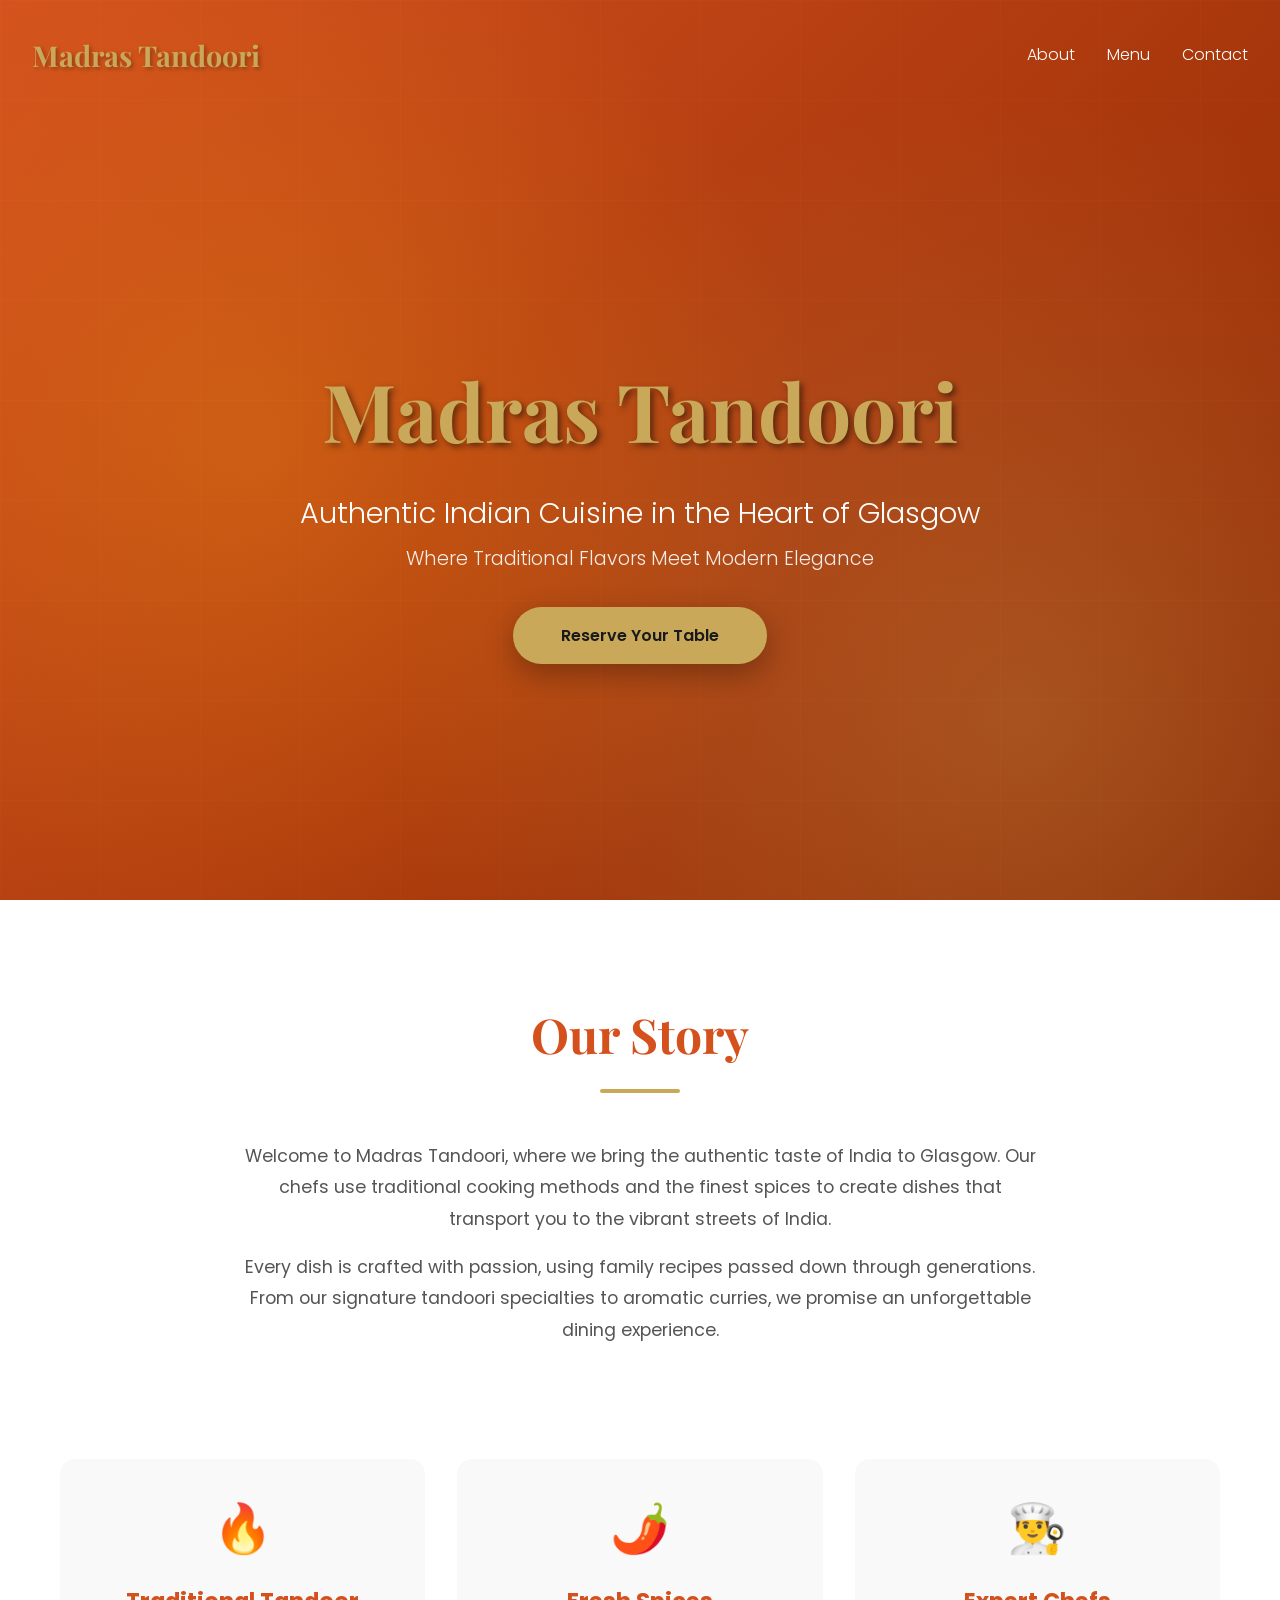
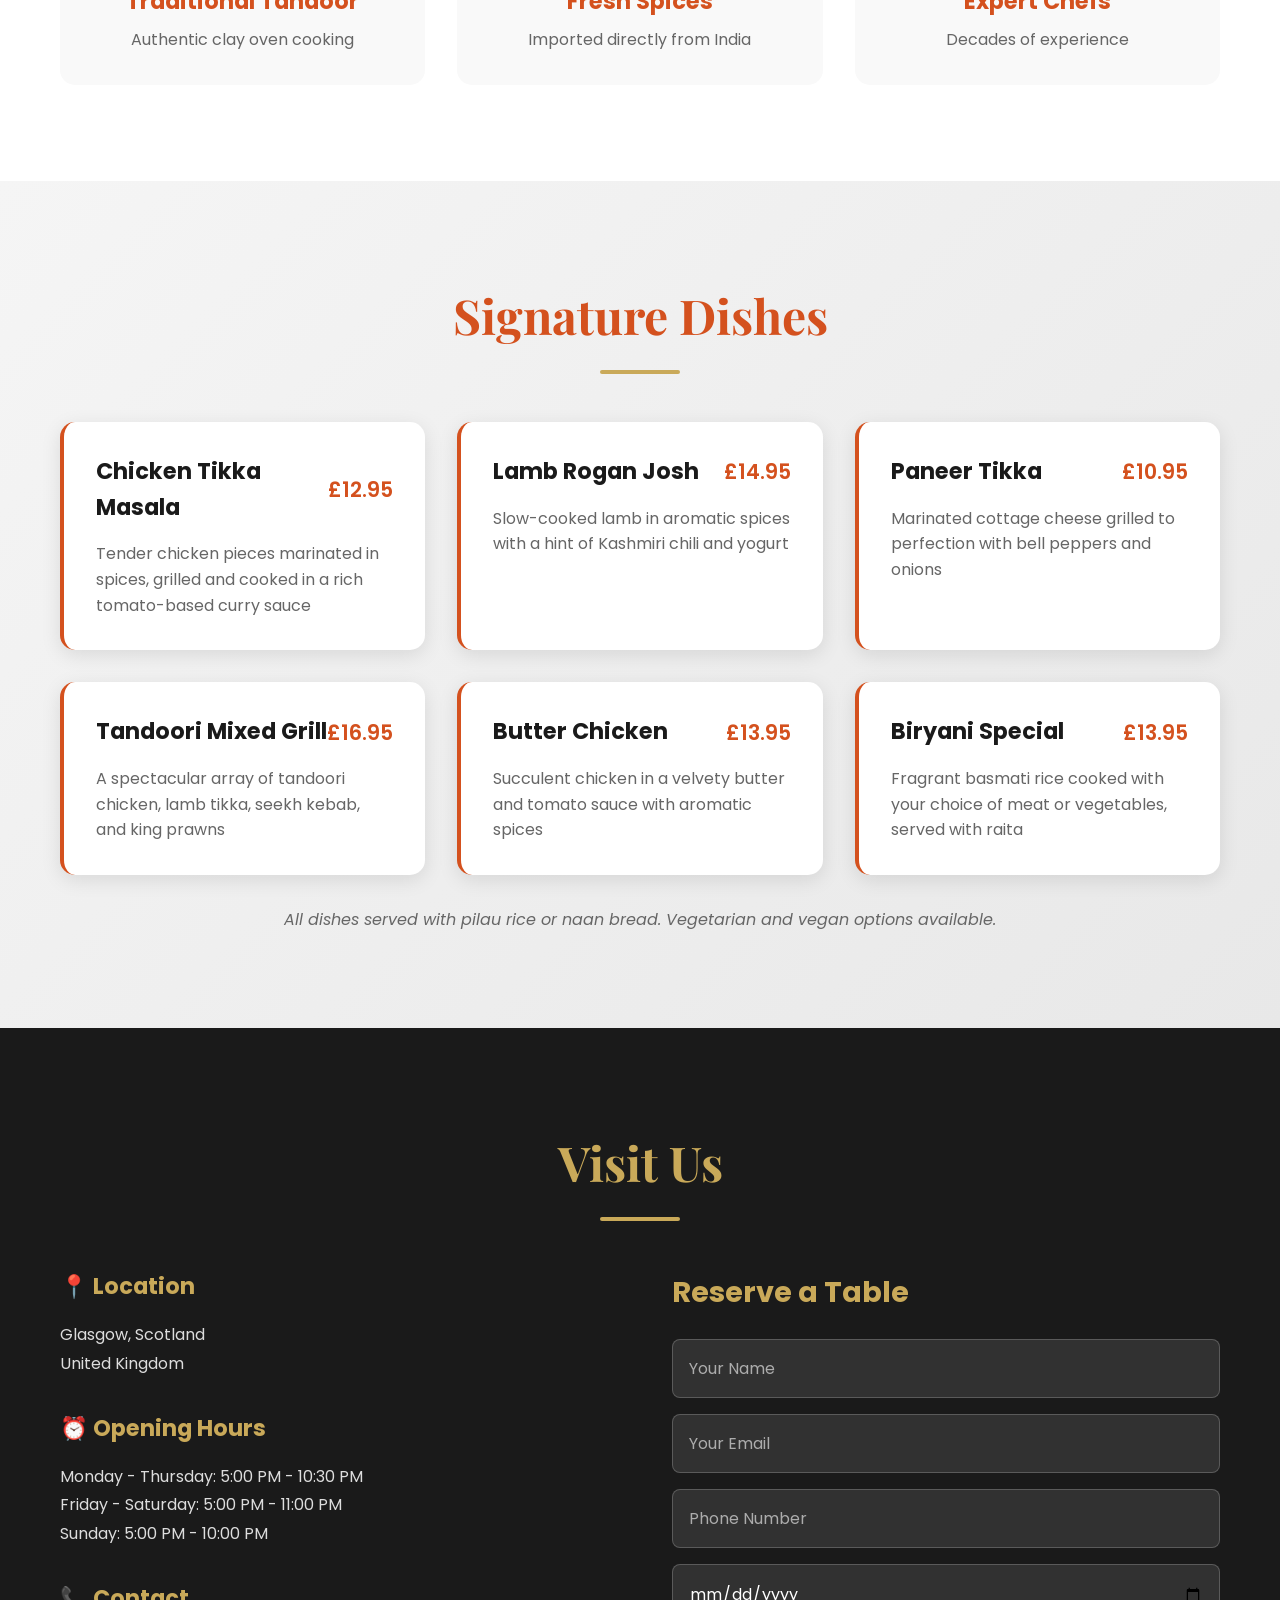
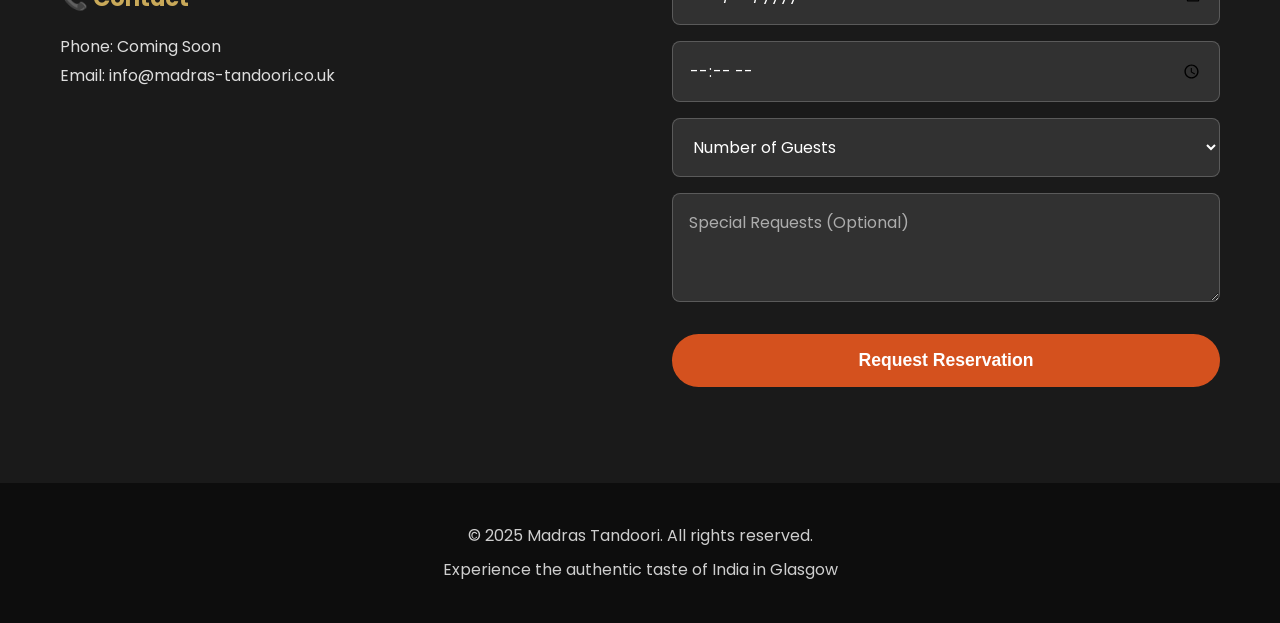
==== index.html @ 2a5c7741 "Add Madras Tandoori landing page with modern design - Create responsive single-page landing page for" ====
<!DOCTYPE html>
<html lang="en">
<head>
    <meta charset="UTF-8">
    <meta name="viewport" content="width=device-width, initial-scale=1.0">
    <meta name="description" content="Madras Tandoori - Authentic Indian Tandoori Restaurant in Glasgow. Experience the finest Indian cuisine with traditional flavors and modern elegance.">
    <title>Madras Tandoori - Authentic Indian Restaurant | Glasgow</title>
    <link rel="stylesheet" href="styles.css">
    <link rel="preconnect" href="https://fonts.googleapis.com">
    <link rel="preconnect" href="https://fonts.gstatic.com" crossorigin>
    <link href="https://fonts.googleapis.com/css2?family=Playfair+Display:wght@400;700&family=Poppins:wght@300;400;600&display=swap" rel="stylesheet">
</head>
<body>
    <!-- Hero Section -->
    <header class="hero">
        <nav class="nav">
            <div class="logo">Madras Tandoori</div>
            <div class="nav-links">
                <a href="#about">About</a>
                <a href="#menu">Menu</a>
                <a href="#contact">Contact</a>
            </div>
        </nav>

        <div class="hero-content">
            <h1 class="hero-title">Madras Tandoori</h1>
            <p class="hero-subtitle">Authentic Indian Cuisine in the Heart of Glasgow</p>
            <p class="hero-tagline">Where Traditional Flavors Meet Modern Elegance</p>
            <a href="#contact" class="cta-button">Reserve Your Table</a>
        </div>

        <div class="hero-overlay"></div>
    </header>

    <!-- About Section -->
    <section id="about" class="about">
        <div class="container">
            <h2 class="section-title">Our Story</h2>
            <div class="about-content">
                <div class="about-text">
                    <p>Welcome to Madras Tandoori, where we bring the authentic taste of India to Glasgow. Our chefs use traditional cooking methods and the finest spices to create dishes that transport you to the vibrant streets of India.</p>
                    <p>Every dish is crafted with passion, using family recipes passed down through generations. From our signature tandoori specialties to aromatic curries, we promise an unforgettable dining experience.</p>
                </div>
                <div class="features">
                    <div class="feature">
                        <div class="feature-icon">🔥</div>
                        <h3>Traditional Tandoor</h3>
                        <p>Authentic clay oven cooking</p>
                    </div>
                    <div class="feature">
                        <div class="feature-icon">🌶️</div>
                        <h3>Fresh Spices</h3>
                        <p>Imported directly from India</p>
                    </div>
                    <div class="feature">
                        <div class="feature-icon">👨‍🍳</div>
                        <h3>Expert Chefs</h3>
                        <p>Decades of experience</p>
                    </div>
                </div>
            </div>
        </div>
    </section>

    <!-- Menu Highlights -->
    <section id="menu" class="menu">
        <div class="container">
            <h2 class="section-title">Signature Dishes</h2>
            <div class="menu-grid">
                <div class="menu-item">
                    <div class="menu-item-header">
                        <h3>Chicken Tikka Masala</h3>
                        <span class="price">£12.95</span>
                    </div>
                    <p>Tender chicken pieces marinated in spices, grilled and cooked in a rich tomato-based curry sauce</p>
                </div>
                <div class="menu-item">
                    <div class="menu-item-header">
                        <h3>Lamb Rogan Josh</h3>
                        <span class="price">£14.95</span>
                    </div>
                    <p>Slow-cooked lamb in aromatic spices with a hint of Kashmiri chili and yogurt</p>
                </div>
                <div class="menu-item">
                    <div class="menu-item-header">
                        <h3>Paneer Tikka</h3>
                        <span class="price">£10.95</span>
                    </div>
                    <p>Marinated cottage cheese grilled to perfection with bell peppers and onions</p>
                </div>
                <div class="menu-item">
                    <div class="menu-item-header">
                        <h3>Tandoori Mixed Grill</h3>
                        <span class="price">£16.95</span>
                    </div>
                    <p>A spectacular array of tandoori chicken, lamb tikka, seekh kebab, and king prawns</p>
                </div>
                <div class="menu-item">
                    <div class="menu-item-header">
                        <h3>Butter Chicken</h3>
                        <span class="price">£13.95</span>
                    </div>
                    <p>Succulent chicken in a velvety butter and tomato sauce with aromatic spices</p>
                </div>
                <div class="menu-item">
                    <div class="menu-item-header">
                        <h3>Biryani Special</h3>
                        <span class="price">£13.95</span>
                    </div>
                    <p>Fragrant basmati rice cooked with your choice of meat or vegetables, served with raita</p>
                </div>
            </div>
            <p class="menu-note">All dishes served with pilau rice or naan bread. Vegetarian and vegan options available.</p>
        </div>
    </section>

    <!-- Contact Section -->
    <section id="contact" class="contact">
        <div class="container">
            <h2 class="section-title">Visit Us</h2>
            <div class="contact-content">
                <div class="contact-info">
                    <div class="info-item">
                        <h3>📍 Location</h3>
                        <p>Glasgow, Scotland<br>United Kingdom</p>
                    </div>
                    <div class="info-item">
                        <h3>⏰ Opening Hours</h3>
                        <p>Monday - Thursday: 5:00 PM - 10:30 PM<br>
                        Friday - Saturday: 5:00 PM - 11:00 PM<br>
                        Sunday: 5:00 PM - 10:00 PM</p>
                    </div>
                    <div class="info-item">
                        <h3>📞 Contact</h3>
                        <p>Phone: Coming Soon<br>
                        Email: info@madras-tandoori.co.uk</p>
                    </div>
                </div>
                <div class="contact-form">
                    <h3>Reserve a Table</h3>
                    <form>
                        <input type="text" placeholder="Your Name" required>
                        <input type="email" placeholder="Your Email" required>
                        <input type="tel" placeholder="Phone Number" required>
                        <input type="date" placeholder="Date" required>
                        <input type="time" placeholder="Time" required>
                        <select required>
                            <option value="">Number of Guests</option>
                            <option value="1">1 Guest</option>
                            <option value="2">2 Guests</option>
                            <option value="3">3 Guests</option>
                            <option value="4">4 Guests</option>
                            <option value="5+">5+ Guests</option>
                        </select>
                        <textarea placeholder="Special Requests (Optional)" rows="3"></textarea>
                        <button type="submit" class="submit-button">Request Reservation</button>
                    </form>
                </div>
            </div>
        </div>
    </section>

    <!-- Footer -->
    <footer class="footer">
        <div class="container">
            <p>&copy; 2025 Madras Tandoori. All rights reserved.</p>
            <p>Experience the authentic taste of India in Glasgow</p>
        </div>
    </footer>
</body>
</html>
---- styles.css ----
/* Reset and Base Styles */
* {
    margin: 0;
    padding: 0;
    box-sizing: border-box;
}

:root {
    --primary-color: #d4511e;
    --secondary-color: #f39c12;
    --dark-color: #1a1a1a;
    --light-color: #ffffff;
    --text-color: #333;
    --accent-gold: #c9a959;
}

html {
    scroll-behavior: smooth;
}

body {
    font-family: 'Poppins', sans-serif;
    line-height: 1.6;
    color: var(--text-color);
    overflow-x: hidden;
}

.container {
    max-width: 1200px;
    margin: 0 auto;
    padding: 0 20px;
}

/* Hero Section */
.hero {
    position: relative;
    height: 100vh;
    display: flex;
    flex-direction: column;
    background: linear-gradient(135deg, #d4511e 0%, #8b2500 100%);
    overflow: hidden;
}

.hero::before {
    content: '';
    position: absolute;
    top: 0;
    left: 0;
    right: 0;
    bottom: 0;
    background:
        radial-gradient(circle at 20% 50%, rgba(243, 156, 18, 0.3) 0%, transparent 50%),
        radial-gradient(circle at 80% 80%, rgba(201, 169, 89, 0.3) 0%, transparent 50%);
    animation: pulse 8s ease-in-out infinite;
}

@keyframes pulse {
    0%, 100% { opacity: 0.5; }
    50% { opacity: 1; }
}

.hero-overlay {
    position: absolute;
    top: 0;
    left: 0;
    right: 0;
    bottom: 0;
    background: url('data:image/svg+xml,<svg width="100" height="100" xmlns="http://www.w3.org/2000/svg"><defs><pattern id="grid" width="100" height="100" patternUnits="userSpaceOnUse"><path d="M 100 0 L 0 0 0 100" fill="none" stroke="rgba(255,255,255,0.03)" stroke-width="1"/></pattern></defs><rect width="100" height="100" fill="url(%23grid)"/></svg>');
    pointer-events: none;
}

/* Navigation */
.nav {
    position: relative;
    z-index: 10;
    display: flex;
    justify-content: space-between;
    align-items: center;
    padding: 2rem;
    color: var(--light-color);
}

.logo {
    font-family: 'Playfair Display', serif;
    font-size: 1.8rem;
    font-weight: 700;
    color: var(--accent-gold);
    text-shadow: 2px 2px 4px rgba(0, 0, 0, 0.3);
}

.nav-links {
    display: flex;
    gap: 2rem;
}

.nav-links a {
    color: var(--light-color);
    text-decoration: none;
    font-weight: 300;
    transition: all 0.3s ease;
    position: relative;
}

.nav-links a::after {
    content: '';
    position: absolute;
    bottom: -5px;
    left: 0;
    width: 0;
    height: 2px;
    background: var(--accent-gold);
    transition: width 0.3s ease;
}

.nav-links a:hover::after {
    width: 100%;
}

/* Hero Content */
.hero-content {
    position: relative;
    z-index: 10;
    flex: 1;
    display: flex;
    flex-direction: column;
    justify-content: center;
    align-items: center;
    text-align: center;
    color: var(--light-color);
    padding: 2rem;
}

.hero-title {
    font-family: 'Playfair Display', serif;
    font-size: 5rem;
    font-weight: 700;
    margin-bottom: 1rem;
    color: var(--accent-gold);
    text-shadow: 3px 3px 6px rgba(0, 0, 0, 0.5);
    animation: fadeInUp 1s ease;
}

.hero-subtitle {
    font-size: 1.8rem;
    font-weight: 300;
    margin-bottom: 0.5rem;
    animation: fadeInUp 1.2s ease;
}

.hero-tagline {
    font-size: 1.2rem;
    font-weight: 300;
    opacity: 0.9;
    margin-bottom: 2rem;
    animation: fadeInUp 1.4s ease;
}

@keyframes fadeInUp {
    from {
        opacity: 0;
        transform: translateY(30px);
    }
    to {
        opacity: 1;
        transform: translateY(0);
    }
}

.cta-button {
    display: inline-block;
    padding: 1rem 3rem;
    background: var(--accent-gold);
    color: var(--dark-color);
    text-decoration: none;
    font-weight: 600;
    border-radius: 50px;
    transition: all 0.3s ease;
    box-shadow: 0 10px 30px rgba(0, 0, 0, 0.3);
    animation: fadeInUp 1.6s ease;
}

.cta-button:hover {
    transform: translateY(-3px);
    box-shadow: 0 15px 40px rgba(0, 0, 0, 0.4);
    background: #e0b965;
}

/* About Section */
.about {
    padding: 6rem 0;
    background: var(--light-color);
}

.section-title {
    font-family: 'Playfair Display', serif;
    font-size: 3rem;
    text-align: center;
    margin-bottom: 3rem;
    color: var(--primary-color);
    position: relative;
}

.section-title::after {
    content: '';
    display: block;
    width: 80px;
    height: 4px;
    background: var(--accent-gold);
    margin: 1rem auto;
    border-radius: 2px;
}

.about-content {
    display: grid;
    gap: 3rem;
}

.about-text {
    font-size: 1.1rem;
    line-height: 1.8;
    color: #555;
    max-width: 800px;
    margin: 0 auto 3rem;
    text-align: center;
}

.about-text p {
    margin-bottom: 1rem;
}

.features {
    display: grid;
    grid-template-columns: repeat(auto-fit, minmax(250px, 1fr));
    gap: 2rem;
}

.feature {
    text-align: center;
    padding: 2rem;
    background: #f9f9f9;
    border-radius: 15px;
    transition: all 0.3s ease;
}

.feature:hover {
    transform: translateY(-10px);
    box-shadow: 0 15px 40px rgba(0, 0, 0, 0.1);
}

.feature-icon {
    font-size: 3rem;
    margin-bottom: 1rem;
}

.feature h3 {
    font-size: 1.4rem;
    margin-bottom: 0.5rem;
    color: var(--primary-color);
}

.feature p {
    color: #666;
}

/* Menu Section */
.menu {
    padding: 6rem 0;
    background: linear-gradient(135deg, #f5f5f5 0%, #e8e8e8 100%);
}

.menu-grid {
    display: grid;
    grid-template-columns: repeat(auto-fit, minmax(350px, 1fr));
    gap: 2rem;
    margin-bottom: 2rem;
}

.menu-item {
    background: var(--light-color);
    padding: 2rem;
    border-radius: 15px;
    box-shadow: 0 5px 20px rgba(0, 0, 0, 0.1);
    transition: all 0.3s ease;
    border-left: 4px solid var(--primary-color);
}

.menu-item:hover {
    transform: translateY(-5px);
    box-shadow: 0 10px 30px rgba(0, 0, 0, 0.15);
}

.menu-item-header {
    display: flex;
    justify-content: space-between;
    align-items: center;
    margin-bottom: 1rem;
}

.menu-item h3 {
    font-size: 1.4rem;
    color: var(--dark-color);
}

.price {
    font-size: 1.3rem;
    font-weight: 600;
    color: var(--primary-color);
}

.menu-item p {
    color: #666;
    line-height: 1.6;
}

.menu-note {
    text-align: center;
    font-style: italic;
    color: #666;
    margin-top: 2rem;
}

/* Contact Section */
.contact {
    padding: 6rem 0;
    background: var(--dark-color);
    color: var(--light-color);
}

.contact .section-title {
    color: var(--accent-gold);
}

.contact-content {
    display: grid;
    grid-template-columns: repeat(auto-fit, minmax(300px, 1fr));
    gap: 4rem;
}

.contact-info {
    display: flex;
    flex-direction: column;
    gap: 2rem;
}

.info-item h3 {
    font-size: 1.4rem;
    margin-bottom: 1rem;
    color: var(--accent-gold);
}

.info-item p {
    color: #ddd;
    line-height: 1.8;
}

/* Contact Form */
.contact-form h3 {
    font-size: 1.8rem;
    margin-bottom: 1.5rem;
    color: var(--accent-gold);
}

.contact-form form {
    display: flex;
    flex-direction: column;
    gap: 1rem;
}

.contact-form input,
.contact-form select,
.contact-form textarea {
    padding: 1rem;
    background: rgba(255, 255, 255, 0.1);
    border: 1px solid rgba(255, 255, 255, 0.2);
    border-radius: 8px;
    color: var(--light-color);
    font-family: 'Poppins', sans-serif;
    font-size: 1rem;
    transition: all 0.3s ease;
}

.contact-form input::placeholder,
.contact-form textarea::placeholder {
    color: rgba(255, 255, 255, 0.6);
}

.contact-form input:focus,
.contact-form select:focus,
.contact-form textarea:focus {
    outline: none;
    border-color: var(--accent-gold);
    background: rgba(255, 255, 255, 0.15);
}

.submit-button {
    padding: 1rem 2rem;
    background: var(--primary-color);
    color: var(--light-color);
    border: none;
    border-radius: 50px;
    font-size: 1.1rem;
    font-weight: 600;
    cursor: pointer;
    transition: all 0.3s ease;
    margin-top: 1rem;
}

.submit-button:hover {
    background: var(--accent-gold);
    color: var(--dark-color);
    transform: translateY(-2px);
    box-shadow: 0 10px 25px rgba(212, 81, 30, 0.3);
}

/* Footer */
.footer {
    background: #0d0d0d;
    color: var(--light-color);
    text-align: center;
    padding: 2rem;
}

.footer p {
    margin: 0.5rem 0;
    opacity: 0.8;
}

/* Responsive Design */
@media (max-width: 768px) {
    .hero-title {
        font-size: 3rem;
    }

    .hero-subtitle {
        font-size: 1.3rem;
    }

    .hero-tagline {
        font-size: 1rem;
    }

    .nav {
        flex-direction: column;
        gap: 1rem;
    }

    .nav-links {
        gap: 1rem;
    }

    .section-title {
        font-size: 2.2rem;
    }

    .menu-grid {
        grid-template-columns: 1fr;
    }

    .contact-content {
        grid-template-columns: 1fr;
    }

    .features {
        grid-template-columns: 1fr;
    }
}

@media (max-width: 480px) {
    .hero-title {
        font-size: 2.5rem;
    }

    .cta-button {
        padding: 0.8rem 2rem;
        font-size: 0.9rem;
    }
}
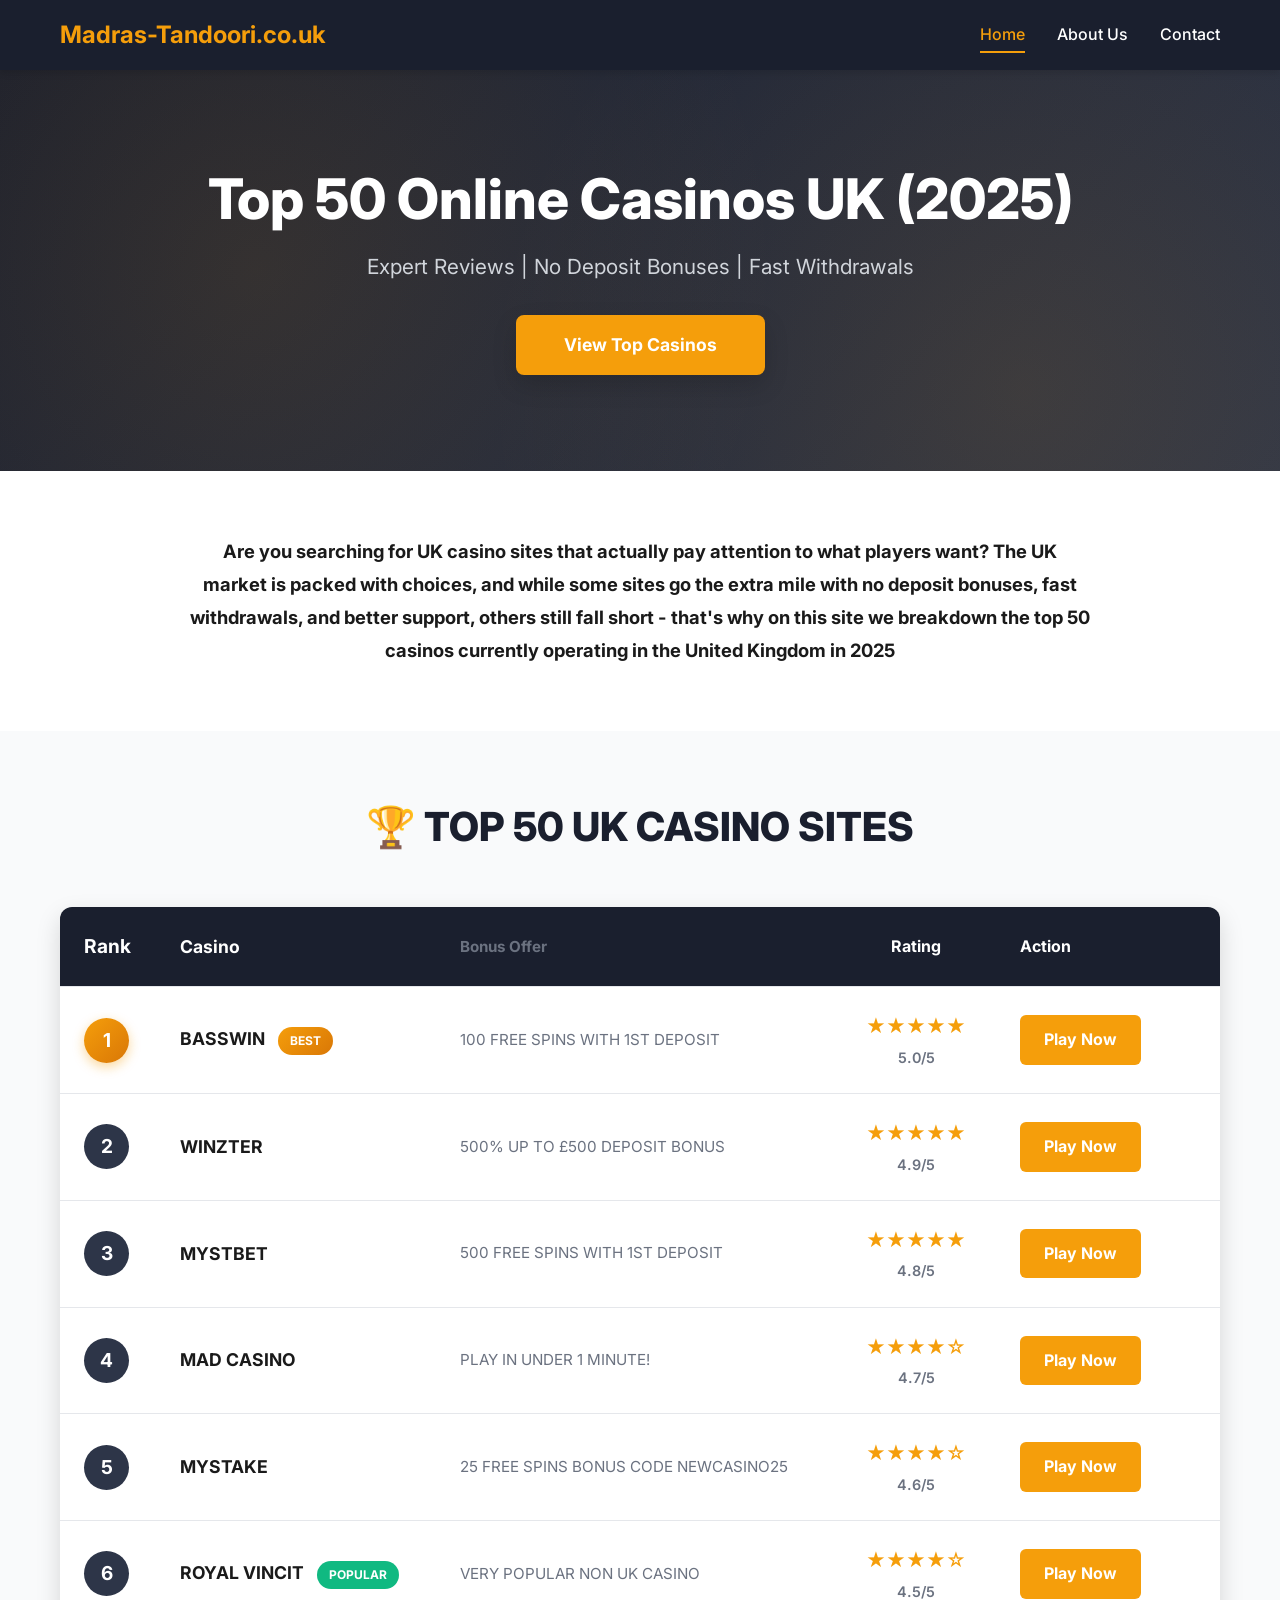
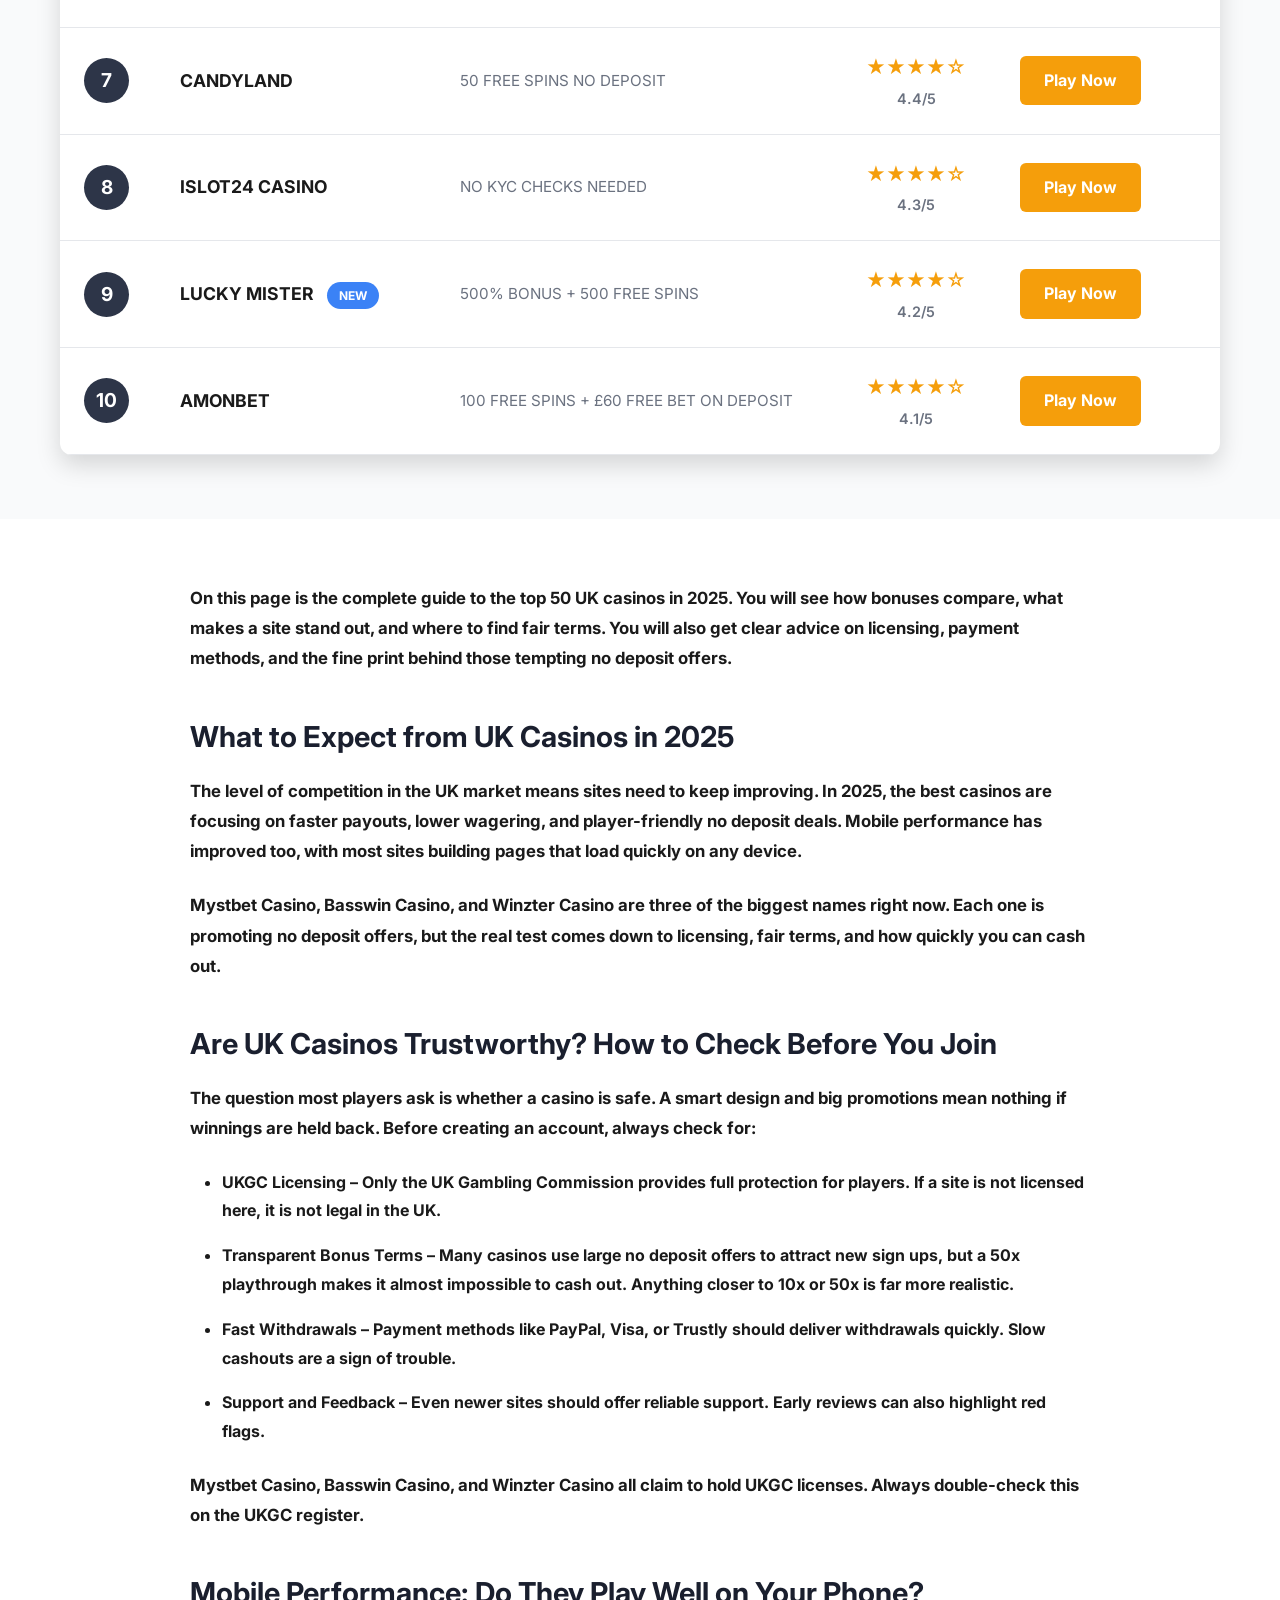
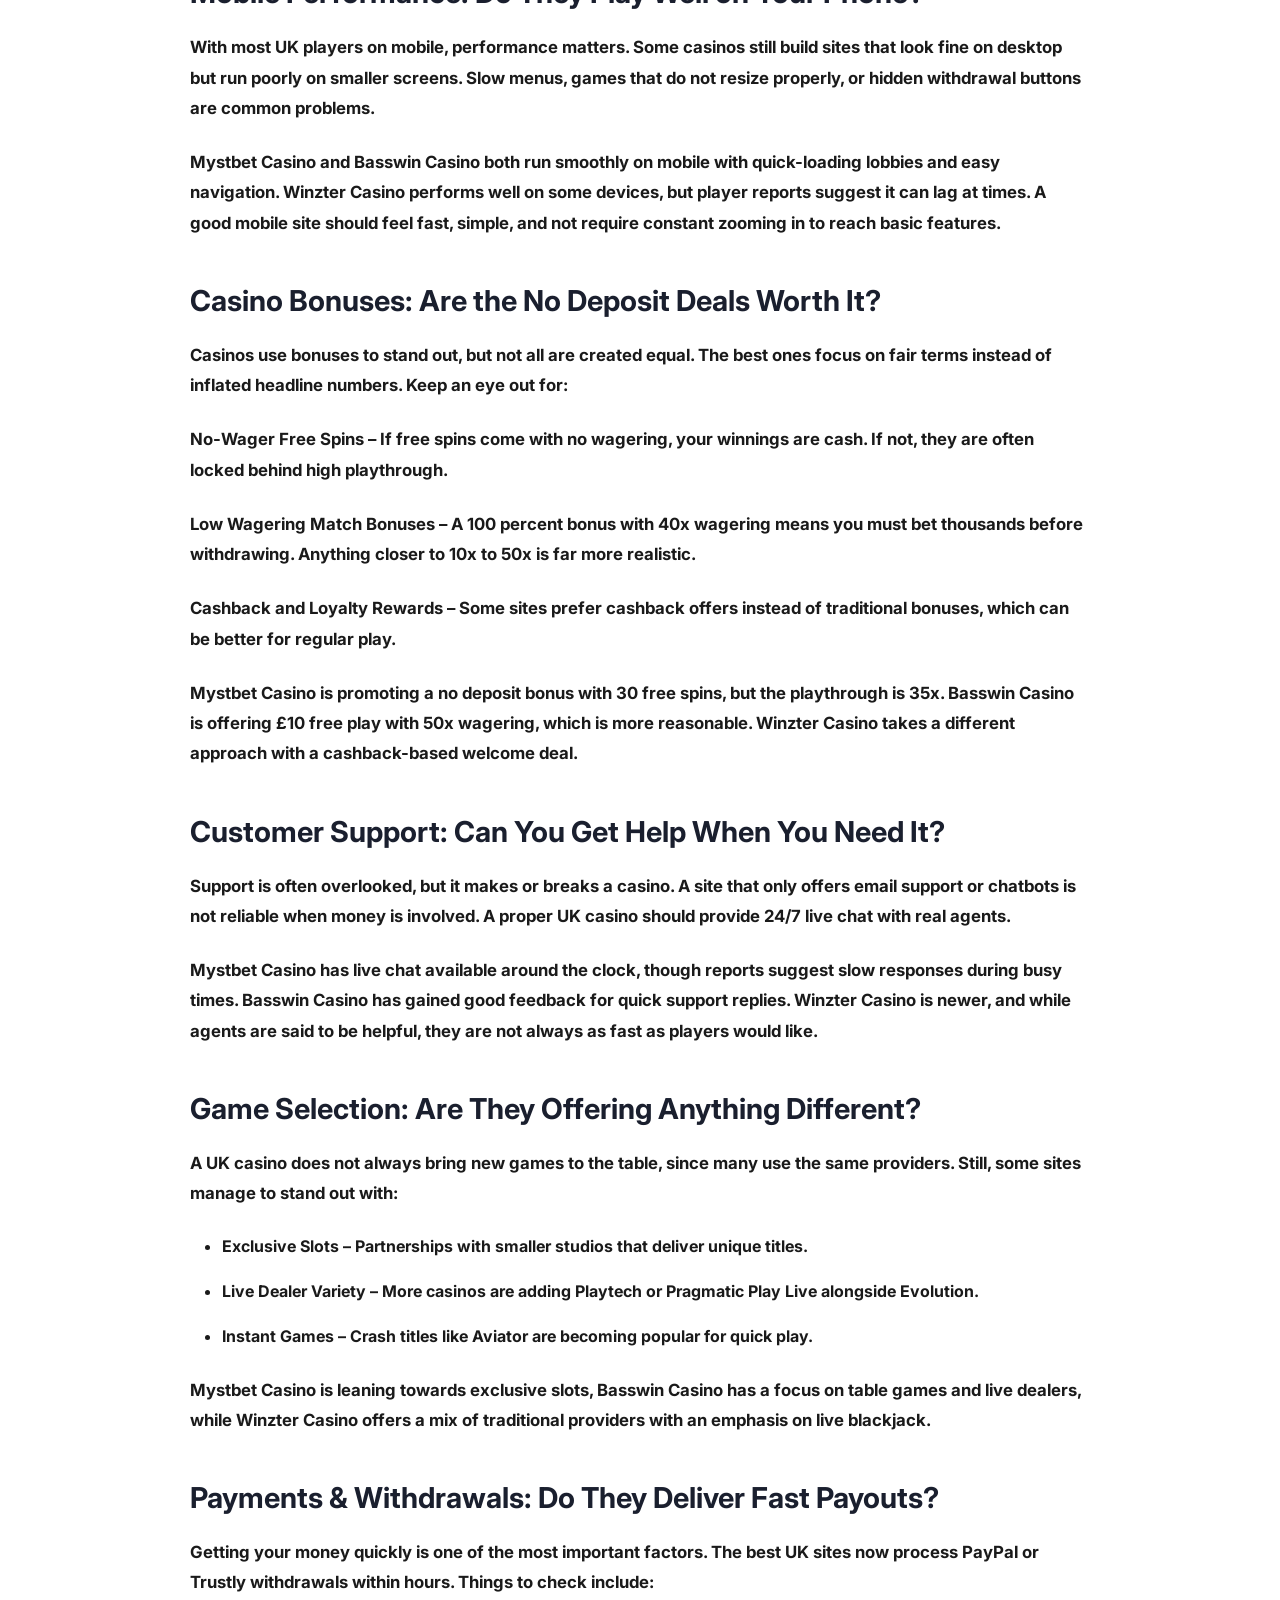
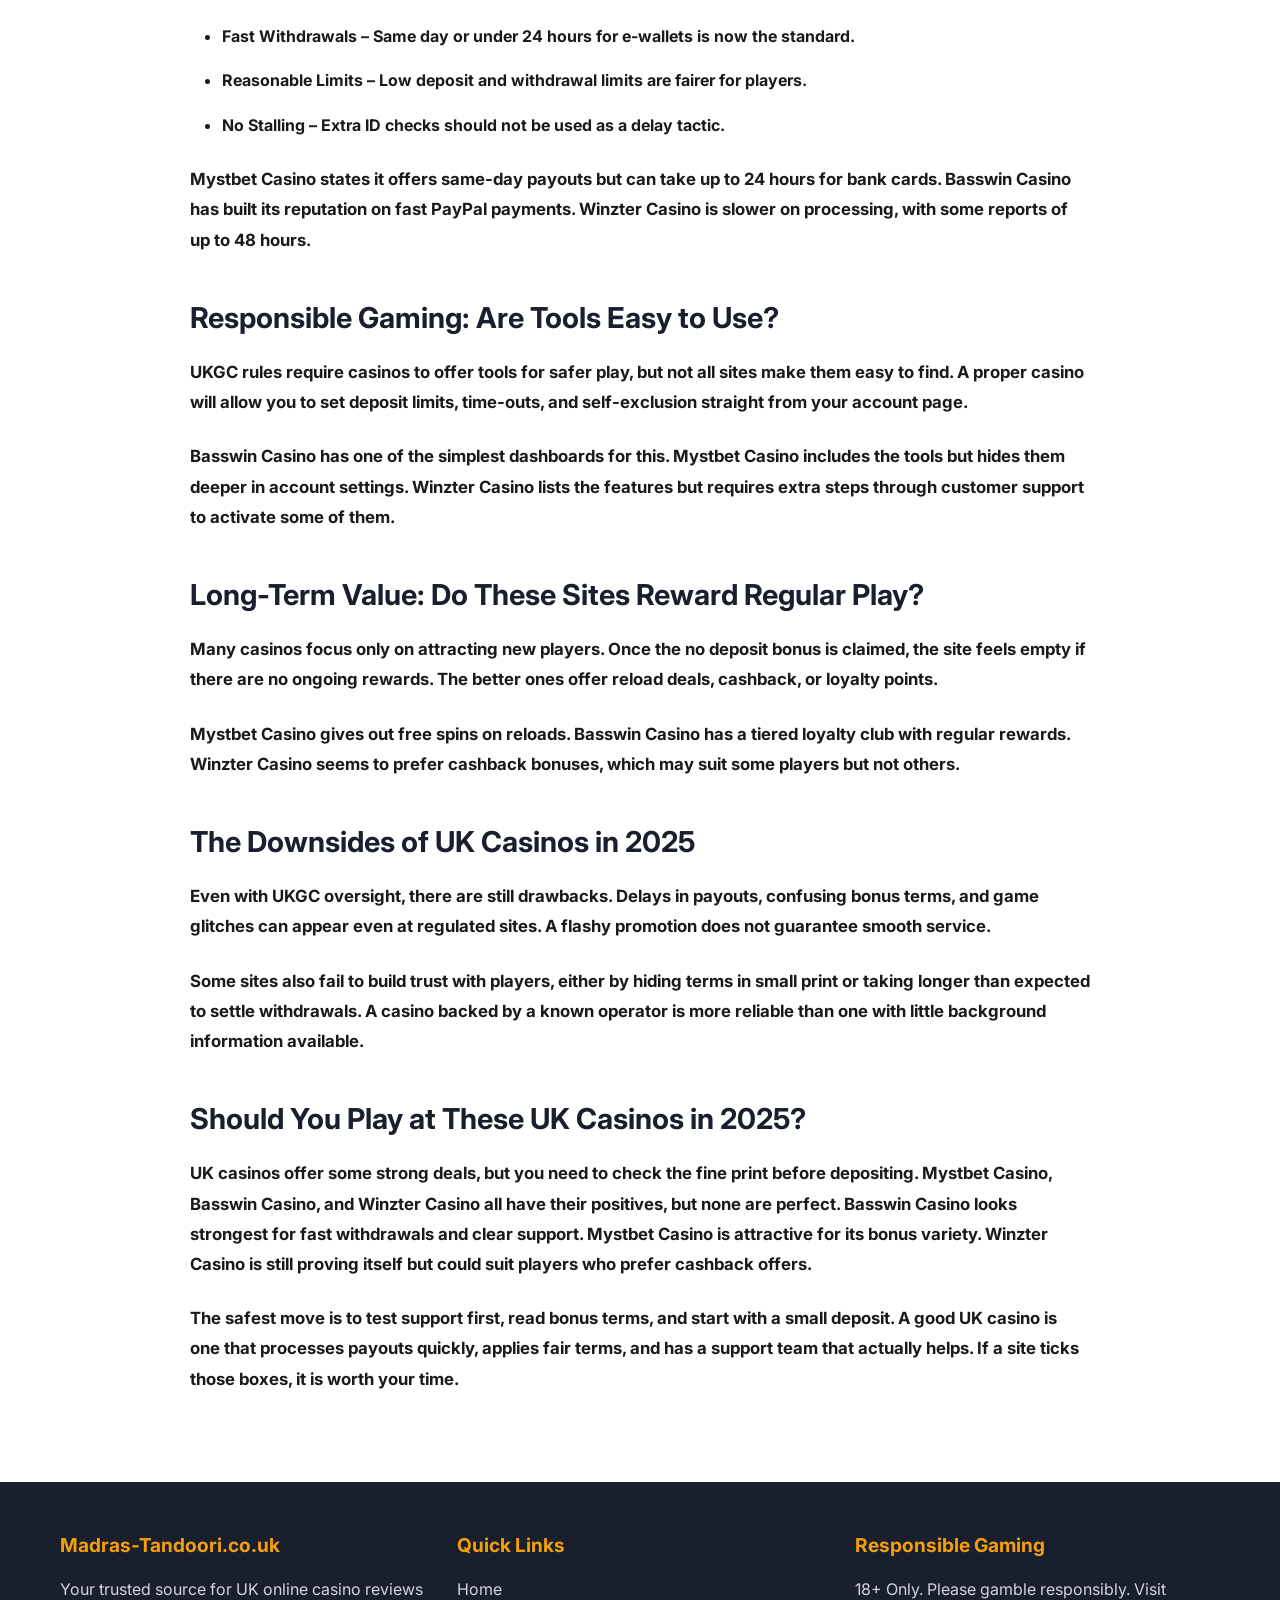
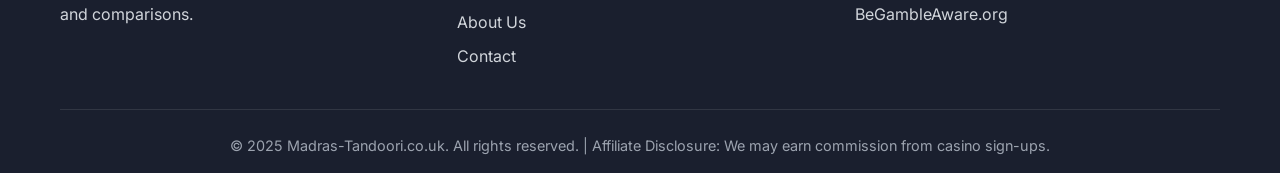
==== commit 9a30a173: "Complete rebrand to online casino affiliate website - Transform homepage to casino comparison site w" ====
--- a/index.html
+++ b/index.html
@@ -3,168 +3,318 @@
 <head>
     <meta charset="UTF-8">
     <meta name="viewport" content="width=device-width, initial-scale=1.0">
-    <meta name="description" content="Madras Tandoori - Authentic Indian Tandoori Restaurant in Glasgow. Experience the finest Indian cuisine with traditional flavors and modern elegance.">
-    <title>Madras Tandoori - Authentic Indian Restaurant | Glasgow</title>
+    <meta name="description" content="Top 50 Online Casinos UK (2025) - Compare the best UK casino sites with no deposit bonuses, fast withdrawals, and fair terms. Expert reviews and rankings.">
+    <meta name="keywords" content="UK casinos, online casino UK, no deposit bonus, casino reviews, best UK casinos 2025">
+    <title>Top 50 Online Casinos UK (2025) Madras-Tandoori.co.uk</title>
     <link rel="stylesheet" href="styles.css">
     <link rel="preconnect" href="https://fonts.googleapis.com">
     <link rel="preconnect" href="https://fonts.gstatic.com" crossorigin>
-    <link href="https://fonts.googleapis.com/css2?family=Playfair+Display:wght@400;700&family=Poppins:wght@300;400;600&display=swap" rel="stylesheet">
+    <link href="https://fonts.googleapis.com/css2?family=Inter:wght@300;400;500;600;700;800&display=swap" rel="stylesheet">
 </head>
 <body>
+    <!-- Navigation -->
+    <nav class="navbar">
+        <div class="container">
+            <div class="nav-content">
+                <a href="index.html" class="logo">Madras-Tandoori.co.uk</a>
+                <div class="nav-links">
+                    <a href="index.html" class="nav-link active">Home</a>
+                    <a href="about-us.html" class="nav-link">About Us</a>
+                    <a href="contact.html" class="nav-link">Contact</a>
+                </div>
+            </div>
+        </div>
+    </nav>
+
     <!-- Hero Section -->
-    <header class="hero">
-        <nav class="nav">
-            <div class="logo">Madras Tandoori</div>
-            <div class="nav-links">
-                <a href="#about">About</a>
-                <a href="#menu">Menu</a>
-                <a href="#contact">Contact</a>
-            </div>
-        </nav>
-
-        <div class="hero-content">
-            <h1 class="hero-title">Madras Tandoori</h1>
-            <p class="hero-subtitle">Authentic Indian Cuisine in the Heart of Glasgow</p>
-            <p class="hero-tagline">Where Traditional Flavors Meet Modern Elegance</p>
-            <a href="#contact" class="cta-button">Reserve Your Table</a>
-        </div>
-
-        <div class="hero-overlay"></div>
+    <header class="hero-casino">
+        <div class="container">
+            <div class="hero-content-casino">
+                <h1 class="hero-title-casino">Top 50 Online Casinos UK (2025)</h1>
+                <p class="hero-subtitle-casino">Expert Reviews | No Deposit Bonuses | Fast Withdrawals</p>
+                <a href="#comparison-table" class="cta-button-casino">View Top Casinos</a>
+            </div>
+        </div>
     </header>
 
-    <!-- About Section -->
-    <section id="about" class="about">
-        <div class="container">
-            <h2 class="section-title">Our Story</h2>
-            <div class="about-content">
-                <div class="about-text">
-                    <p>Welcome to Madras Tandoori, where we bring the authentic taste of India to Glasgow. Our chefs use traditional cooking methods and the finest spices to create dishes that transport you to the vibrant streets of India.</p>
-                    <p>Every dish is crafted with passion, using family recipes passed down through generations. From our signature tandoori specialties to aromatic curries, we promise an unforgettable dining experience.</p>
-                </div>
-                <div class="features">
-                    <div class="feature">
-                        <div class="feature-icon">🔥</div>
-                        <h3>Traditional Tandoor</h3>
-                        <p>Authentic clay oven cooking</p>
-                    </div>
-                    <div class="feature">
-                        <div class="feature-icon">🌶️</div>
-                        <h3>Fresh Spices</h3>
-                        <p>Imported directly from India</p>
-                    </div>
-                    <div class="feature">
-                        <div class="feature-icon">👨‍🍳</div>
-                        <h3>Expert Chefs</h3>
-                        <p>Decades of experience</p>
-                    </div>
-                </div>
+    <!-- Introduction Section -->
+    <section class="intro-section">
+        <div class="container">
+            <div class="intro-content">
+                <p class="intro-text"><b>Are you searching for UK casino sites that actually pay attention to what players want? The UK market is packed with choices, and while some sites go the extra mile with no deposit bonuses, fast withdrawals, and better support, others still fall short - that's why on this site we breakdown the top 50 casinos currently operating in the United Kingdom in 2025</b></p>
             </div>
         </div>
     </section>
 
-    <!-- Menu Highlights -->
-    <section id="menu" class="menu">
-        <div class="container">
-            <h2 class="section-title">Signature Dishes</h2>
-            <div class="menu-grid">
-                <div class="menu-item">
-                    <div class="menu-item-header">
-                        <h3>Chicken Tikka Masala</h3>
-                        <span class="price">£12.95</span>
-                    </div>
-                    <p>Tender chicken pieces marinated in spices, grilled and cooked in a rich tomato-based curry sauce</p>
-                </div>
-                <div class="menu-item">
-                    <div class="menu-item-header">
-                        <h3>Lamb Rogan Josh</h3>
-                        <span class="price">£14.95</span>
-                    </div>
-                    <p>Slow-cooked lamb in aromatic spices with a hint of Kashmiri chili and yogurt</p>
-                </div>
-                <div class="menu-item">
-                    <div class="menu-item-header">
-                        <h3>Paneer Tikka</h3>
-                        <span class="price">£10.95</span>
-                    </div>
-                    <p>Marinated cottage cheese grilled to perfection with bell peppers and onions</p>
-                </div>
-                <div class="menu-item">
-                    <div class="menu-item-header">
-                        <h3>Tandoori Mixed Grill</h3>
-                        <span class="price">£16.95</span>
-                    </div>
-                    <p>A spectacular array of tandoori chicken, lamb tikka, seekh kebab, and king prawns</p>
-                </div>
-                <div class="menu-item">
-                    <div class="menu-item-header">
-                        <h3>Butter Chicken</h3>
-                        <span class="price">£13.95</span>
-                    </div>
-                    <p>Succulent chicken in a velvety butter and tomato sauce with aromatic spices</p>
-                </div>
-                <div class="menu-item">
-                    <div class="menu-item-header">
-                        <h3>Biryani Special</h3>
-                        <span class="price">£13.95</span>
-                    </div>
-                    <p>Fragrant basmati rice cooked with your choice of meat or vegetables, served with raita</p>
-                </div>
-            </div>
-            <p class="menu-note">All dishes served with pilau rice or naan bread. Vegetarian and vegan options available.</p>
+    <!-- Comparison Table Section -->
+    <section id="comparison-table" class="comparison-section">
+        <div class="container">
+            <h2 class="section-title-casino">🏆 TOP 50 UK CASINO SITES</h2>
+
+            <div class="casino-table">
+                <div class="casino-row casino-header">
+                    <div class="casino-rank">Rank</div>
+                    <div class="casino-name">Casino</div>
+                    <div class="casino-bonus">Bonus Offer</div>
+                    <div class="casino-rating">Rating</div>
+                    <div class="casino-cta">Action</div>
+                </div>
+
+                <div class="casino-row">
+                    <div class="casino-rank"><span class="rank-badge best">1</span></div>
+                    <div class="casino-name">
+                        <strong>BASSWIN</strong>
+                        <span class="casino-tag best-tag">BEST</span>
+                    </div>
+                    <div class="casino-bonus">100 FREE SPINS WITH 1ST DEPOSIT</div>
+                    <div class="casino-rating">
+                        <div class="stars">★★★★★</div>
+                        <span class="rating-text">5.0/5</span>
+                    </div>
+                    <div class="casino-cta">
+                        <a href="https://trk.trafik-sc.xyz/click?o=4556&a=17196&sub_id3=3&sub_id4=4&sub_id5=5" class="casino-btn" target="_blank" rel="nofollow noopener">Play Now</a>
+                    </div>
+                </div>
+
+                <div class="casino-row">
+                    <div class="casino-rank"><span class="rank-badge">2</span></div>
+                    <div class="casino-name"><strong>WINZTER</strong></div>
+                    <div class="casino-bonus">500% UP TO £500 DEPOSIT BONUS</div>
+                    <div class="casino-rating">
+                        <div class="stars">★★★★★</div>
+                        <span class="rating-text">4.9/5</span>
+                    </div>
+                    <div class="casino-cta">
+                        <a href="https://go.affililinks.com/visit/?bta=35245&nci=5351&afp=1&utm_campaign=GEO_TARGET_LINK" class="casino-btn" target="_blank" rel="nofollow noopener">Play Now</a>
+                    </div>
+                </div>
+
+                <div class="casino-row">
+                    <div class="casino-rank"><span class="rank-badge">3</span></div>
+                    <div class="casino-name"><strong>MYSTBET</strong></div>
+                    <div class="casino-bonus">500 FREE SPINS WITH 1ST DEPOSIT</div>
+                    <div class="casino-rating">
+                        <div class="stars">★★★★★</div>
+                        <span class="rating-text">4.8/5</span>
+                    </div>
+                    <div class="casino-cta">
+                        <a href="https://www.nifoe1md.com/2P9J9R/415L5XB/" class="casino-btn" target="_blank" rel="nofollow noopener">Play Now</a>
+                    </div>
+                </div>
+
+                <div class="casino-row">
+                    <div class="casino-rank"><span class="rank-badge">4</span></div>
+                    <div class="casino-name"><strong>MAD CASINO</strong></div>
+                    <div class="casino-bonus">PLAY IN UNDER 1 MINUTE!</div>
+                    <div class="casino-rating">
+                        <div class="stars">★★★★☆</div>
+                        <span class="rating-text">4.7/5</span>
+                    </div>
+                    <div class="casino-cta">
+                        <a href="https://go.afftrackio.com/visit/?bta=35294&brand=madcasino" class="casino-btn" target="_blank" rel="nofollow noopener">Play Now</a>
+                    </div>
+                </div>
+
+                <div class="casino-row">
+                    <div class="casino-rank"><span class="rank-badge">5</span></div>
+                    <div class="casino-name"><strong>MYSTAKE</strong></div>
+                    <div class="casino-bonus">25 FREE SPINS BONUS CODE NEWCASINO25</div>
+                    <div class="casino-rating">
+                        <div class="stars">★★★★☆</div>
+                        <span class="rating-text">4.6/5</span>
+                    </div>
+                    <div class="casino-cta">
+                        <a href="https://go.affiliatedonbet.com/visit/?bta=3145350&brand=mystake" class="casino-btn" target="_blank" rel="nofollow noopener">Play Now</a>
+                    </div>
+                </div>
+
+                <div class="casino-row">
+                    <div class="casino-rank"><span class="rank-badge">6</span></div>
+                    <div class="casino-name">
+                        <strong>ROYAL VINCIT</strong>
+                        <span class="casino-tag popular-tag">POPULAR</span>
+                    </div>
+                    <div class="casino-bonus">VERY POPULAR NON UK CASINO</div>
+                    <div class="casino-rating">
+                        <div class="stars">★★★★☆</div>
+                        <span class="rating-text">4.5/5</span>
+                    </div>
+                    <div class="casino-cta">
+                        <a href="https://garagebanana.com/api/v3/offer/3?affiliate_id=333&url_id=3&free_1=%2Fregistration&free_2=en&free_3=100333" class="casino-btn" target="_blank" rel="nofollow noopener">Play Now</a>
+                    </div>
+                </div>
+
+                <div class="casino-row">
+                    <div class="casino-rank"><span class="rank-badge">7</span></div>
+                    <div class="casino-name"><strong>CANDYLAND</strong></div>
+                    <div class="casino-bonus">50 FREE SPINS NO DEPOSIT</div>
+                    <div class="casino-rating">
+                        <div class="stars">★★★★☆</div>
+                        <span class="rating-text">4.4/5</span>
+                    </div>
+                    <div class="casino-cta">
+                        <a href="https://go.truedynastyaffiliates.com/visit/?bta=36291&nci=5902" class="casino-btn" target="_blank" rel="nofollow noopener">Play Now</a>
+                    </div>
+                </div>
+
+                <div class="casino-row">
+                    <div class="casino-rank"><span class="rank-badge">8</span></div>
+                    <div class="casino-name"><strong>ISLOT24 CASINO</strong></div>
+                    <div class="casino-bonus">NO KYC CHECKS NEEDED</div>
+                    <div class="casino-rating">
+                        <div class="stars">★★★★☆</div>
+                        <span class="rating-text">4.3/5</span>
+                    </div>
+                    <div class="casino-cta">
+                        <a href="https://garagebanana.com/api/v3/offer/4?affiliate_id=333&url_id=4&free_1=%2F&free_2=en&free_3=100333" class="casino-btn" target="_blank" rel="nofollow noopener">Play Now</a>
+                    </div>
+                </div>
+
+                <div class="casino-row">
+                    <div class="casino-rank"><span class="rank-badge">9</span></div>
+                    <div class="casino-name">
+                        <strong>LUCKY MISTER</strong>
+                        <span class="casino-tag new-tag">NEW</span>
+                    </div>
+                    <div class="casino-bonus">500% BONUS + 500 FREE SPINS</div>
+                    <div class="casino-rating">
+                        <div class="stars">★★★★☆</div>
+                        <span class="rating-text">4.2/5</span>
+                    </div>
+                    <div class="casino-cta">
+                        <a href="https://trk.trafik-sc.xyz/click?o=4766&a=17196&sub_id3=3&sub_id4=4&sub_id5=5" class="casino-btn" target="_blank" rel="nofollow noopener">Play Now</a>
+                    </div>
+                </div>
+
+                <div class="casino-row">
+                    <div class="casino-rank"><span class="rank-badge">10</span></div>
+                    <div class="casino-name"><strong>AMONBET</strong></div>
+                    <div class="casino-bonus">100 FREE SPINS + £60 FREE BET ON DEPOSIT</div>
+                    <div class="casino-rating">
+                        <div class="stars">★★★★☆</div>
+                        <span class="rating-text">4.1/5</span>
+                    </div>
+                    <div class="casino-cta">
+                        <a href="https://trk.trafik-sc.xyz/click?o=4771&a=17196&sub_id3=3&sub_id4=4&sub_id5=5" class="casino-btn" target="_blank" rel="nofollow noopener">Play Now</a>
+                    </div>
+                </div>
+            </div>
         </div>
     </section>
 
-    <!-- Contact Section -->
-    <section id="contact" class="contact">
-        <div class="container">
-            <h2 class="section-title">Visit Us</h2>
-            <div class="contact-content">
-                <div class="contact-info">
-                    <div class="info-item">
-                        <h3>📍 Location</h3>
-                        <p>Glasgow, Scotland<br>United Kingdom</p>
-                    </div>
-                    <div class="info-item">
-                        <h3>⏰ Opening Hours</h3>
-                        <p>Monday - Thursday: 5:00 PM - 10:30 PM<br>
-                        Friday - Saturday: 5:00 PM - 11:00 PM<br>
-                        Sunday: 5:00 PM - 10:00 PM</p>
-                    </div>
-                    <div class="info-item">
-                        <h3>📞 Contact</h3>
-                        <p>Phone: Coming Soon<br>
-                        Email: info@madras-tandoori.co.uk</p>
-                    </div>
-                </div>
-                <div class="contact-form">
-                    <h3>Reserve a Table</h3>
-                    <form>
-                        <input type="text" placeholder="Your Name" required>
-                        <input type="email" placeholder="Your Email" required>
-                        <input type="tel" placeholder="Phone Number" required>
-                        <input type="date" placeholder="Date" required>
-                        <input type="time" placeholder="Time" required>
-                        <select required>
-                            <option value="">Number of Guests</option>
-                            <option value="1">1 Guest</option>
-                            <option value="2">2 Guests</option>
-                            <option value="3">3 Guests</option>
-                            <option value="4">4 Guests</option>
-                            <option value="5+">5+ Guests</option>
-                        </select>
-                        <textarea placeholder="Special Requests (Optional)" rows="3"></textarea>
-                        <button type="submit" class="submit-button">Request Reservation</button>
-                    </form>
-                </div>
+    <!-- Main Content Section -->
+    <section class="content-section">
+        <div class="container">
+            <div class="content-wrapper">
+                <p class="content-text"><b>On this page is the complete guide to the top 50 UK casinos in 2025. You will see how bonuses compare, what makes a site stand out, and where to find fair terms. You will also get clear advice on licensing, payment methods, and the fine print behind those tempting no deposit offers.</b></p>
+
+                <h3 class="content-heading">What to Expect from UK Casinos in 2025</h3>
+                <p class="content-text"><b>The level of competition in the UK market means sites need to keep improving. In 2025, the best casinos are focusing on faster payouts, lower wagering, and player-friendly no deposit deals. Mobile performance has improved too, with most sites building pages that load quickly on any device.</b></p>
+
+                <p class="content-text"><b>Mystbet Casino, Basswin Casino, and Winzter Casino are three of the biggest names right now. Each one is promoting no deposit offers, but the real test comes down to licensing, fair terms, and how quickly you can cash out.</b></p>
+
+                <h3 class="content-heading">Are UK Casinos Trustworthy? How to Check Before You Join</h3>
+                <p class="content-text"><b>The question most players ask is whether a casino is safe. A smart design and big promotions mean nothing if winnings are held back. Before creating an account, always check for:</b></p>
+
+                <ul class="content-list">
+                    <li><b>UKGC Licensing – Only the UK Gambling Commission provides full protection for players. If a site is not licensed here, it is not legal in the UK.</b></li>
+                    <li><b>Transparent Bonus Terms – Many casinos use large no deposit offers to attract new sign ups, but a 50x playthrough makes it almost impossible to cash out. Anything closer to 10x or 50x is far more realistic.</b></li>
+                    <li><b>Fast Withdrawals – Payment methods like PayPal, Visa, or Trustly should deliver withdrawals quickly. Slow cashouts are a sign of trouble.</b></li>
+                    <li><b>Support and Feedback – Even newer sites should offer reliable support. Early reviews can also highlight red flags.</b></li>
+                </ul>
+
+                <p class="content-text"><b>Mystbet Casino, Basswin Casino, and Winzter Casino all claim to hold UKGC licenses. Always double-check this on the UKGC register.</b></p>
+
+                <h3 class="content-heading">Mobile Performance: Do They Play Well on Your Phone?</h3>
+                <p class="content-text"><b>With most UK players on mobile, performance matters. Some casinos still build sites that look fine on desktop but run poorly on smaller screens. Slow menus, games that do not resize properly, or hidden withdrawal buttons are common problems.</b></p>
+
+                <p class="content-text"><b>Mystbet Casino and Basswin Casino both run smoothly on mobile with quick-loading lobbies and easy navigation. Winzter Casino performs well on some devices, but player reports suggest it can lag at times. A good mobile site should feel fast, simple, and not require constant zooming in to reach basic features.</b></p>
+
+                <h3 class="content-heading">Casino Bonuses: Are the No Deposit Deals Worth It?</h3>
+                <p class="content-text"><b>Casinos use bonuses to stand out, but not all are created equal. The best ones focus on fair terms instead of inflated headline numbers. Keep an eye out for:</b></p>
+
+                <p class="content-text"><b>No-Wager Free Spins – If free spins come with no wagering, your winnings are cash. If not, they are often locked behind high playthrough.</b></p>
+
+                <p class="content-text"><b>Low Wagering Match Bonuses – A 100 percent bonus with 40x wagering means you must bet thousands before withdrawing. Anything closer to 10x to 50x is far more realistic.</b></p>
+
+                <p class="content-text"><b>Cashback and Loyalty Rewards – Some sites prefer cashback offers instead of traditional bonuses, which can be better for regular play.</b></p>
+
+                <p class="content-text"><b>Mystbet Casino is promoting a no deposit bonus with 30 free spins, but the playthrough is 35x. Basswin Casino is offering £10 free play with 50x wagering, which is more reasonable. Winzter Casino takes a different approach with a cashback-based welcome deal.</b></p>
+
+                <h3 class="content-heading">Customer Support: Can You Get Help When You Need It?</h3>
+                <p class="content-text"><b>Support is often overlooked, but it makes or breaks a casino. A site that only offers email support or chatbots is not reliable when money is involved. A proper UK casino should provide 24/7 live chat with real agents.</b></p>
+
+                <p class="content-text"><b>Mystbet Casino has live chat available around the clock, though reports suggest slow responses during busy times. Basswin Casino has gained good feedback for quick support replies. Winzter Casino is newer, and while agents are said to be helpful, they are not always as fast as players would like.</b></p>
+
+                <h3 class="content-heading">Game Selection: Are They Offering Anything Different?</h3>
+                <p class="content-text"><b>A UK casino does not always bring new games to the table, since many use the same providers. Still, some sites manage to stand out with:</b></p>
+
+                <ul class="content-list">
+                    <li><b>Exclusive Slots – Partnerships with smaller studios that deliver unique titles.</b></li>
+                    <li><b>Live Dealer Variety – More casinos are adding Playtech or Pragmatic Play Live alongside Evolution.</b></li>
+                    <li><b>Instant Games – Crash titles like Aviator are becoming popular for quick play.</b></li>
+                </ul>
+
+                <p class="content-text"><b>Mystbet Casino is leaning towards exclusive slots, Basswin Casino has a focus on table games and live dealers, while Winzter Casino offers a mix of traditional providers with an emphasis on live blackjack.</b></p>
+
+                <h3 class="content-heading">Payments &amp; Withdrawals: Do They Deliver Fast Payouts?</h3>
+                <p class="content-text"><b>Getting your money quickly is one of the most important factors. The best UK sites now process PayPal or Trustly withdrawals within hours. Things to check include:</b></p>
+
+                <ul class="content-list">
+                    <li><b>Fast Withdrawals – Same day or under 24 hours for e-wallets is now the standard.</b></li>
+                    <li><b>Reasonable Limits – Low deposit and withdrawal limits are fairer for players.</b></li>
+                    <li><b>No Stalling – Extra ID checks should not be used as a delay tactic.</b></li>
+                </ul>
+
+                <p class="content-text"><b>Mystbet Casino states it offers same-day payouts but can take up to 24 hours for bank cards. Basswin Casino has built its reputation on fast PayPal payments. Winzter Casino is slower on processing, with some reports of up to 48 hours.</b></p>
+
+                <h3 class="content-heading">Responsible Gaming: Are Tools Easy to Use?</h3>
+                <p class="content-text"><b>UKGC rules require casinos to offer tools for safer play, but not all sites make them easy to find. A proper casino will allow you to set deposit limits, time-outs, and self-exclusion straight from your account page.</b></p>
+
+                <p class="content-text"><b>Basswin Casino has one of the simplest dashboards for this. Mystbet Casino includes the tools but hides them deeper in account settings. Winzter Casino lists the features but requires extra steps through customer support to activate some of them.</b></p>
+
+                <h3 class="content-heading">Long-Term Value: Do These Sites Reward Regular Play?</h3>
+                <p class="content-text"><b>Many casinos focus only on attracting new players. Once the no deposit bonus is claimed, the site feels empty if there are no ongoing rewards. The better ones offer reload deals, cashback, or loyalty points.</b></p>
+
+                <p class="content-text"><b>Mystbet Casino gives out free spins on reloads. Basswin Casino has a tiered loyalty club with regular rewards. Winzter Casino seems to prefer cashback bonuses, which may suit some players but not others.</b></p>
+
+                <h3 class="content-heading">The Downsides of UK Casinos in 2025</h3>
+                <p class="content-text"><b>Even with UKGC oversight, there are still drawbacks. Delays in payouts, confusing bonus terms, and game glitches can appear even at regulated sites. A flashy promotion does not guarantee smooth service.</b></p>
+
+                <p class="content-text"><b>Some sites also fail to build trust with players, either by hiding terms in small print or taking longer than expected to settle withdrawals. A casino backed by a known operator is more reliable than one with little background information available.</b></p>
+
+                <h3 class="content-heading">Should You Play at These UK Casinos in 2025?</h3>
+                <p class="content-text"><b>UK casinos offer some strong deals, but you need to check the fine print before depositing. Mystbet Casino, Basswin Casino, and Winzter Casino all have their positives, but none are perfect. Basswin Casino looks strongest for fast withdrawals and clear support. Mystbet Casino is attractive for its bonus variety. Winzter Casino is still proving itself but could suit players who prefer cashback offers.</b></p>
+
+                <p class="content-text"><b>The safest move is to test support first, read bonus terms, and start with a small deposit. A good UK casino is one that processes payouts quickly, applies fair terms, and has a support team that actually helps. If a site ticks those boxes, it is worth your time.</b></p>
             </div>
         </div>
     </section>
 
     <!-- Footer -->
-    <footer class="footer">
-        <div class="container">
-            <p>&copy; 2025 Madras Tandoori. All rights reserved.</p>
-            <p>Experience the authentic taste of India in Glasgow</p>
+    <footer class="footer-casino">
+        <div class="container">
+            <div class="footer-content">
+                <div class="footer-section">
+                    <h4>Madras-Tandoori.co.uk</h4>
+                    <p>Your trusted source for UK online casino reviews and comparisons.</p>
+                </div>
+                <div class="footer-section">
+                    <h4>Quick Links</h4>
+                    <ul class="footer-links">
+                        <li><a href="index.html">Home</a></li>
+                        <li><a href="about-us.html">About Us</a></li>
+                        <li><a href="contact.html">Contact</a></li>
+                    </ul>
+                </div>
+                <div class="footer-section">
+                    <h4>Responsible Gaming</h4>
+                    <p>18+ Only. Please gamble responsibly. Visit <a href="https://www.begambleaware.org" target="_blank" rel="noopener">BeGambleAware.org</a></p>
+                </div>
+            </div>
+            <div class="footer-bottom">
+                <p>&copy; 2025 Madras-Tandoori.co.uk. All rights reserved. | Affiliate Disclosure: We may earn commission from casino sign-ups.</p>
+            </div>
         </div>
     </footer>
 </body>
--- a/styles.css
+++ b/styles.css
@@ -6,12 +6,20 @@
 }
 
 :root {
-    --primary-color: #d4511e;
-    --secondary-color: #f39c12;
-    --dark-color: #1a1a1a;
-    --light-color: #ffffff;
-    --text-color: #333;
-    --accent-gold: #c9a959;
+    --primary-color: #1a1f2e;
+    --secondary-color: #2d3548;
+    --accent-color: #f59e0b;
+    --accent-hover: #d97706;
+    --success-color: #10b981;
+    --text-dark: #1a1a1a;
+    --text-light: #6b7280;
+    --text-white: #ffffff;
+    --bg-light: #f9fafb;
+    --bg-white: #ffffff;
+    --border-color: #e5e7eb;
+    --shadow-sm: 0 1px 3px rgba(0, 0, 0, 0.1);
+    --shadow-md: 0 4px 6px rgba(0, 0, 0, 0.1);
+    --shadow-lg: 0 10px 25px rgba(0, 0, 0, 0.15);
 }
 
 html {
@@ -19,9 +27,10 @@
 }
 
 body {
-    font-family: 'Poppins', sans-serif;
+    font-family: 'Inter', -apple-system, BlinkMacSystemFont, 'Segoe UI', Roboto, sans-serif;
     line-height: 1.6;
-    color: var(--text-color);
+    color: var(--text-dark);
+    background-color: var(--bg-light);
     overflow-x: hidden;
 }
 
@@ -31,17 +40,78 @@
     padding: 0 20px;
 }
 
-/* Hero Section */
-.hero {
+/* Navigation Bar */
+.navbar {
+    background: var(--primary-color);
+    padding: 1rem 0;
+    position: sticky;
+    top: 0;
+    z-index: 1000;
+    box-shadow: var(--shadow-md);
+}
+
+.nav-content {
+    display: flex;
+    justify-content: space-between;
+    align-items: center;
+}
+
+.logo {
+    font-size: 1.5rem;
+    font-weight: 700;
+    color: var(--accent-color);
+    text-decoration: none;
+    transition: color 0.3s ease;
+}
+
+.logo:hover {
+    color: var(--accent-hover);
+}
+
+.nav-links {
+    display: flex;
+    gap: 2rem;
+}
+
+.nav-link {
+    color: var(--text-white);
+    text-decoration: none;
+    font-weight: 500;
+    transition: color 0.3s ease;
     position: relative;
-    height: 100vh;
-    display: flex;
-    flex-direction: column;
-    background: linear-gradient(135deg, #d4511e 0%, #8b2500 100%);
+}
+
+.nav-link::after {
+    content: '';
+    position: absolute;
+    bottom: -5px;
+    left: 0;
+    width: 0;
+    height: 2px;
+    background: var(--accent-color);
+    transition: width 0.3s ease;
+}
+
+.nav-link:hover::after,
+.nav-link.active::after {
+    width: 100%;
+}
+
+.nav-link:hover,
+.nav-link.active {
+    color: var(--accent-color);
+}
+
+/* Hero Section - Casino Style */
+.hero-casino {
+    background: linear-gradient(135deg, #1a1f2e 0%, #2d3548 100%);
+    padding: 6rem 0;
+    text-align: center;
+    position: relative;
     overflow: hidden;
 }
 
-.hero::before {
+.hero-casino::before {
     content: '';
     position: absolute;
     top: 0;
@@ -49,8 +119,8 @@
     right: 0;
     bottom: 0;
     background:
-        radial-gradient(circle at 20% 50%, rgba(243, 156, 18, 0.3) 0%, transparent 50%),
-        radial-gradient(circle at 80% 80%, rgba(201, 169, 89, 0.3) 0%, transparent 50%);
+        radial-gradient(circle at 20% 50%, rgba(245, 158, 11, 0.1) 0%, transparent 50%),
+        radial-gradient(circle at 80% 80%, rgba(245, 158, 11, 0.1) 0%, transparent 50%);
     animation: pulse 8s ease-in-out infinite;
 }
 
@@ -59,419 +129,692 @@
     50% { opacity: 1; }
 }
 
-.hero-overlay {
-    position: absolute;
-    top: 0;
-    left: 0;
-    right: 0;
-    bottom: 0;
-    background: url('data:image/svg+xml,<svg width="100" height="100" xmlns="http://www.w3.org/2000/svg"><defs><pattern id="grid" width="100" height="100" patternUnits="userSpaceOnUse"><path d="M 100 0 L 0 0 0 100" fill="none" stroke="rgba(255,255,255,0.03)" stroke-width="1"/></pattern></defs><rect width="100" height="100" fill="url(%23grid)"/></svg>');
-    pointer-events: none;
-}
-
-/* Navigation */
-.nav {
+.hero-content-casino {
     position: relative;
     z-index: 10;
-    display: flex;
-    justify-content: space-between;
-    align-items: center;
-    padding: 2rem;
-    color: var(--light-color);
-}
-
-.logo {
-    font-family: 'Playfair Display', serif;
-    font-size: 1.8rem;
-    font-weight: 700;
-    color: var(--accent-gold);
-    text-shadow: 2px 2px 4px rgba(0, 0, 0, 0.3);
-}
-
-.nav-links {
-    display: flex;
-    gap: 2rem;
-}
-
-.nav-links a {
-    color: var(--light-color);
-    text-decoration: none;
-    font-weight: 300;
-    transition: all 0.3s ease;
-    position: relative;
-}
-
-.nav-links a::after {
-    content: '';
-    position: absolute;
-    bottom: -5px;
-    left: 0;
-    width: 0;
-    height: 2px;
-    background: var(--accent-gold);
-    transition: width 0.3s ease;
-}
-
-.nav-links a:hover::after {
-    width: 100%;
-}
-
-/* Hero Content */
-.hero-content {
-    position: relative;
-    z-index: 10;
-    flex: 1;
-    display: flex;
-    flex-direction: column;
-    justify-content: center;
-    align-items: center;
-    text-align: center;
-    color: var(--light-color);
-    padding: 2rem;
-}
-
-.hero-title {
-    font-family: 'Playfair Display', serif;
-    font-size: 5rem;
-    font-weight: 700;
+}
+
+.hero-title-casino {
+    font-size: 3.5rem;
+    font-weight: 800;
+    color: var(--text-white);
     margin-bottom: 1rem;
-    color: var(--accent-gold);
-    text-shadow: 3px 3px 6px rgba(0, 0, 0, 0.5);
-    animation: fadeInUp 1s ease;
-}
-
-.hero-subtitle {
-    font-size: 1.8rem;
-    font-weight: 300;
-    margin-bottom: 0.5rem;
-    animation: fadeInUp 1.2s ease;
-}
-
-.hero-tagline {
-    font-size: 1.2rem;
-    font-weight: 300;
-    opacity: 0.9;
+    line-height: 1.2;
+}
+
+.hero-subtitle-casino {
+    font-size: 1.3rem;
+    color: #d1d5db;
     margin-bottom: 2rem;
-    animation: fadeInUp 1.4s ease;
-}
-
-@keyframes fadeInUp {
-    from {
-        opacity: 0;
-        transform: translateY(30px);
-    }
-    to {
-        opacity: 1;
-        transform: translateY(0);
-    }
-}
-
-.cta-button {
+}
+
+.cta-button-casino {
     display: inline-block;
     padding: 1rem 3rem;
-    background: var(--accent-gold);
-    color: var(--dark-color);
+    background: var(--accent-color);
+    color: var(--text-white);
     text-decoration: none;
-    font-weight: 600;
-    border-radius: 50px;
+    font-weight: 700;
+    border-radius: 8px;
     transition: all 0.3s ease;
-    box-shadow: 0 10px 30px rgba(0, 0, 0, 0.3);
-    animation: fadeInUp 1.6s ease;
-}
-
-.cta-button:hover {
-    transform: translateY(-3px);
-    box-shadow: 0 15px 40px rgba(0, 0, 0, 0.4);
-    background: #e0b965;
-}
-
-/* About Section */
-.about {
-    padding: 6rem 0;
-    background: var(--light-color);
-}
-
-.section-title {
-    font-family: 'Playfair Display', serif;
-    font-size: 3rem;
+    box-shadow: var(--shadow-lg);
+    font-size: 1.1rem;
+}
+
+.cta-button-casino:hover {
+    background: var(--accent-hover);
+    transform: translateY(-2px);
+    box-shadow: 0 15px 35px rgba(245, 158, 11, 0.3);
+}
+
+/* Introduction Section */
+.intro-section {
+    padding: 4rem 0;
+    background: var(--bg-white);
+}
+
+.intro-content {
+    max-width: 900px;
+    margin: 0 auto;
+    text-align: center;
+}
+
+.intro-text {
+    font-size: 1.15rem;
+    line-height: 1.8;
+    color: var(--text-dark);
+}
+
+/* Comparison Table Section */
+.comparison-section {
+    padding: 4rem 0;
+    background: var(--bg-light);
+}
+
+.section-title-casino {
+    font-size: 2.5rem;
+    font-weight: 800;
     text-align: center;
     margin-bottom: 3rem;
     color: var(--primary-color);
-    position: relative;
-}
-
-.section-title::after {
-    content: '';
+}
+
+.casino-table {
+    background: var(--bg-white);
+    border-radius: 12px;
+    overflow: hidden;
+    box-shadow: var(--shadow-lg);
+}
+
+.casino-row {
+    display: grid;
+    grid-template-columns: 80px 1.5fr 2fr 1fr 1fr;
+    gap: 1rem;
+    padding: 1.5rem;
+    align-items: center;
+    border-bottom: 1px solid var(--border-color);
+    transition: background-color 0.3s ease;
+}
+
+.casino-row:hover:not(.casino-header) {
+    background: var(--bg-light);
+}
+
+.casino-header {
+    background: var(--primary-color);
+    color: var(--text-white);
+    font-weight: 700;
+}
+
+.casino-rank {
+    font-weight: 700;
+    font-size: 1.2rem;
+}
+
+.rank-badge {
+    display: inline-block;
+    width: 45px;
+    height: 45px;
+    line-height: 45px;
+    text-align: center;
+    background: var(--secondary-color);
+    color: var(--text-white);
+    border-radius: 50%;
+    font-weight: 700;
+}
+
+.rank-badge.best {
+    background: linear-gradient(135deg, #f59e0b, #d97706);
+    box-shadow: 0 4px 12px rgba(245, 158, 11, 0.4);
+}
+
+.casino-name {
+    font-size: 1.1rem;
+}
+
+.casino-tag {
+    display: inline-block;
+    padding: 0.25rem 0.75rem;
+    border-radius: 20px;
+    font-size: 0.75rem;
+    font-weight: 700;
+    margin-left: 0.5rem;
+}
+
+.best-tag {
+    background: linear-gradient(135deg, #f59e0b, #d97706);
+    color: var(--text-white);
+}
+
+.popular-tag {
+    background: #10b981;
+    color: var(--text-white);
+}
+
+.new-tag {
+    background: #3b82f6;
+    color: var(--text-white);
+}
+
+.casino-bonus {
+    color: var(--text-light);
+    font-size: 0.95rem;
+}
+
+.casino-rating {
+    text-align: center;
+}
+
+.stars {
+    color: var(--accent-color);
+    font-size: 1.2rem;
+    margin-bottom: 0.25rem;
+}
+
+.rating-text {
     display: block;
-    width: 80px;
-    height: 4px;
-    background: var(--accent-gold);
-    margin: 1rem auto;
-    border-radius: 2px;
-}
-
-.about-content {
-    display: grid;
-    gap: 3rem;
-}
-
-.about-text {
+    font-size: 0.9rem;
+    color: var(--text-light);
+    font-weight: 600;
+}
+
+.casino-btn {
+    display: inline-block;
+    padding: 0.75rem 1.5rem;
+    background: var(--accent-color);
+    color: var(--text-white);
+    text-decoration: none;
+    font-weight: 700;
+    border-radius: 6px;
+    transition: all 0.3s ease;
+    text-align: center;
+}
+
+.casino-btn:hover {
+    background: var(--accent-hover);
+    transform: translateY(-2px);
+    box-shadow: var(--shadow-md);
+}
+
+/* Content Section */
+.content-section {
+    padding: 4rem 0;
+    background: var(--bg-white);
+}
+
+.content-wrapper {
+    max-width: 900px;
+    margin: 0 auto;
+}
+
+.content-text {
+    font-size: 1.05rem;
+    line-height: 1.8;
+    margin-bottom: 1.5rem;
+    color: var(--text-dark);
+}
+
+.content-heading {
+    font-size: 1.8rem;
+    font-weight: 700;
+    margin-top: 2.5rem;
+    margin-bottom: 1rem;
+    color: var(--primary-color);
+}
+
+.content-list {
+    margin: 1.5rem 0;
+    padding-left: 2rem;
+}
+
+.content-list li {
+    margin-bottom: 1rem;
+    line-height: 1.8;
+}
+
+/* Page Header (for About and Contact pages) */
+.page-header {
+    background: linear-gradient(135deg, #1a1f2e 0%, #2d3548 100%);
+    padding: 4rem 0;
+    text-align: center;
+}
+
+.page-title {
+    font-size: 3rem;
+    font-weight: 800;
+    color: var(--text-white);
+    margin-bottom: 0.5rem;
+}
+
+.page-subtitle {
+    font-size: 1.2rem;
+    color: #d1d5db;
+}
+
+/* Mission Section */
+.mission-section {
+    padding: 4rem 0;
+    background: var(--bg-white);
+}
+
+.mission-content {
+    max-width: 800px;
+    margin: 0 auto;
+    text-align: center;
+}
+
+.mission-text {
     font-size: 1.1rem;
     line-height: 1.8;
-    color: #555;
-    max-width: 800px;
-    margin: 0 auto 3rem;
-    text-align: center;
-}
-
-.about-text p {
+    margin-bottom: 1.5rem;
+    color: var(--text-light);
+}
+
+/* Team Section */
+.team-section {
+    padding: 4rem 0;
+    background: var(--bg-light);
+}
+
+.team-grid {
+    display: grid;
+    grid-template-columns: repeat(auto-fit, minmax(300px, 1fr));
+    gap: 2.5rem;
+}
+
+.team-member {
+    background: var(--bg-white);
+    border-radius: 12px;
+    padding: 2rem;
+    box-shadow: var(--shadow-md);
+    transition: transform 0.3s ease, box-shadow 0.3s ease;
+}
+
+.team-member:hover {
+    transform: translateY(-5px);
+    box-shadow: var(--shadow-lg);
+}
+
+.member-avatar {
+    text-align: center;
+    margin-bottom: 1.5rem;
+}
+
+.avatar-placeholder {
+    width: 100px;
+    height: 100px;
+    margin: 0 auto;
+    background: linear-gradient(135deg, var(--accent-color), var(--accent-hover));
+    color: var(--text-white);
+    border-radius: 50%;
+    display: flex;
+    align-items: center;
+    justify-content: center;
+    font-size: 2rem;
+    font-weight: 700;
+}
+
+.member-name {
+    font-size: 1.5rem;
+    font-weight: 700;
+    margin-bottom: 0.25rem;
+    color: var(--primary-color);
+}
+
+.member-title {
+    color: var(--accent-color);
+    font-weight: 600;
     margin-bottom: 1rem;
 }
 
-.features {
+.member-bio {
+    color: var(--text-light);
+    line-height: 1.7;
+    margin-bottom: 1.5rem;
+}
+
+.member-expertise {
+    display: flex;
+    flex-wrap: wrap;
+    gap: 0.5rem;
+}
+
+.expertise-tag {
+    display: inline-block;
+    padding: 0.4rem 0.8rem;
+    background: var(--bg-light);
+    color: var(--text-dark);
+    border-radius: 20px;
+    font-size: 0.85rem;
+    font-weight: 600;
+}
+
+/* Values Section */
+.values-section {
+    padding: 4rem 0;
+    background: var(--bg-white);
+}
+
+.values-grid {
     display: grid;
     grid-template-columns: repeat(auto-fit, minmax(250px, 1fr));
     gap: 2rem;
 }
 
-.feature {
+.value-card {
     text-align: center;
     padding: 2rem;
-    background: #f9f9f9;
-    border-radius: 15px;
-    transition: all 0.3s ease;
-}
-
-.feature:hover {
-    transform: translateY(-10px);
-    box-shadow: 0 15px 40px rgba(0, 0, 0, 0.1);
-}
-
-.feature-icon {
+    background: var(--bg-light);
+    border-radius: 12px;
+    transition: transform 0.3s ease;
+}
+
+.value-card:hover {
+    transform: translateY(-5px);
+}
+
+.value-icon {
     font-size: 3rem;
     margin-bottom: 1rem;
 }
 
-.feature h3 {
-    font-size: 1.4rem;
-    margin-bottom: 0.5rem;
+.value-title {
+    font-size: 1.3rem;
+    font-weight: 700;
+    margin-bottom: 0.75rem;
     color: var(--primary-color);
 }
 
-.feature p {
-    color: #666;
-}
-
-/* Menu Section */
-.menu {
-    padding: 6rem 0;
-    background: linear-gradient(135deg, #f5f5f5 0%, #e8e8e8 100%);
-}
-
-.menu-grid {
-    display: grid;
-    grid-template-columns: repeat(auto-fit, minmax(350px, 1fr));
-    gap: 2rem;
-    margin-bottom: 2rem;
-}
-
-.menu-item {
-    background: var(--light-color);
-    padding: 2rem;
-    border-radius: 15px;
-    box-shadow: 0 5px 20px rgba(0, 0, 0, 0.1);
-    transition: all 0.3s ease;
-    border-left: 4px solid var(--primary-color);
-}
-
-.menu-item:hover {
-    transform: translateY(-5px);
-    box-shadow: 0 10px 30px rgba(0, 0, 0, 0.15);
-}
-
-.menu-item-header {
-    display: flex;
-    justify-content: space-between;
-    align-items: center;
-    margin-bottom: 1rem;
-}
-
-.menu-item h3 {
-    font-size: 1.4rem;
-    color: var(--dark-color);
-}
-
-.price {
-    font-size: 1.3rem;
-    font-weight: 600;
-    color: var(--primary-color);
-}
-
-.menu-item p {
-    color: #666;
+.value-description {
+    color: var(--text-light);
     line-height: 1.6;
 }
 
-.menu-note {
-    text-align: center;
-    font-style: italic;
-    color: #666;
-    margin-top: 2rem;
-}
-
-/* Contact Section */
-.contact {
-    padding: 6rem 0;
-    background: var(--dark-color);
-    color: var(--light-color);
-}
-
-.contact .section-title {
-    color: var(--accent-gold);
-}
-
-.contact-content {
+/* Contact Page Section */
+.contact-page-section {
+    padding: 4rem 0;
+    background: var(--bg-light);
+}
+
+.contact-layout {
     display: grid;
     grid-template-columns: repeat(auto-fit, minmax(300px, 1fr));
-    gap: 4rem;
-}
-
-.contact-info {
+    gap: 3rem;
+}
+
+.contact-info-box,
+.contact-form-box {
+    background: var(--bg-white);
+    padding: 2.5rem;
+    border-radius: 12px;
+    box-shadow: var(--shadow-md);
+}
+
+.contact-box-title {
+    font-size: 1.8rem;
+    font-weight: 700;
+    margin-bottom: 1.5rem;
+    color: var(--primary-color);
+}
+
+.contact-box-text {
+    color: var(--text-light);
+    line-height: 1.7;
+    margin-bottom: 2rem;
+}
+
+.contact-details {
     display: flex;
     flex-direction: column;
     gap: 2rem;
 }
 
-.info-item h3 {
-    font-size: 1.4rem;
-    margin-bottom: 1rem;
-    color: var(--accent-gold);
-}
-
-.info-item p {
-    color: #ddd;
-    line-height: 1.8;
+.contact-detail-item {
+    display: flex;
+    gap: 1rem;
+}
+
+.contact-icon {
+    font-size: 2rem;
+    flex-shrink: 0;
+}
+
+.contact-detail-content h3 {
+    font-size: 1.1rem;
+    font-weight: 700;
+    margin-bottom: 0.5rem;
+    color: var(--primary-color);
+}
+
+.contact-detail-content p,
+.contact-detail-content a {
+    color: var(--text-light);
+    text-decoration: none;
+}
+
+.contact-detail-content a:hover {
+    color: var(--accent-color);
+}
+
+.help-list {
+    list-style: none;
+    padding: 0;
+}
+
+.help-list li {
+    padding: 0.25rem 0;
+    color: var(--text-light);
+}
+
+.help-list li::before {
+    content: '✓ ';
+    color: var(--success-color);
+    font-weight: 700;
+    margin-right: 0.5rem;
+}
+
+.disclaimer-box {
+    margin-top: 2rem;
+    padding: 1.5rem;
+    background: #fef3c7;
+    border-left: 4px solid var(--accent-color);
+    border-radius: 8px;
+}
+
+.disclaimer-box h4 {
+    font-size: 1.1rem;
+    font-weight: 700;
+    margin-bottom: 0.5rem;
+    color: var(--text-dark);
+}
+
+.disclaimer-box p {
+    color: var(--text-light);
+    line-height: 1.6;
 }
 
 /* Contact Form */
-.contact-form h3 {
-    font-size: 1.8rem;
-    margin-bottom: 1.5rem;
-    color: var(--accent-gold);
-}
-
-.contact-form form {
+.contact-form-new {
     display: flex;
     flex-direction: column;
-    gap: 1rem;
-}
-
-.contact-form input,
-.contact-form select,
-.contact-form textarea {
-    padding: 1rem;
-    background: rgba(255, 255, 255, 0.1);
-    border: 1px solid rgba(255, 255, 255, 0.2);
-    border-radius: 8px;
-    color: var(--light-color);
-    font-family: 'Poppins', sans-serif;
+    gap: 1.5rem;
+}
+
+.form-group {
+    display: flex;
+    flex-direction: column;
+}
+
+.form-group label {
+    font-weight: 600;
+    margin-bottom: 0.5rem;
+    color: var(--text-dark);
+}
+
+.form-group input,
+.form-group select,
+.form-group textarea {
+    padding: 0.75rem;
+    border: 2px solid var(--border-color);
+    border-radius: 6px;
+    font-family: 'Inter', sans-serif;
     font-size: 1rem;
-    transition: all 0.3s ease;
-}
-
-.contact-form input::placeholder,
-.contact-form textarea::placeholder {
-    color: rgba(255, 255, 255, 0.6);
-}
-
-.contact-form input:focus,
-.contact-form select:focus,
-.contact-form textarea:focus {
+    transition: border-color 0.3s ease;
+}
+
+.form-group input:focus,
+.form-group select:focus,
+.form-group textarea:focus {
     outline: none;
-    border-color: var(--accent-gold);
-    background: rgba(255, 255, 255, 0.15);
-}
-
-.submit-button {
+    border-color: var(--accent-color);
+}
+
+.submit-btn-new {
     padding: 1rem 2rem;
-    background: var(--primary-color);
-    color: var(--light-color);
+    background: var(--accent-color);
+    color: var(--text-white);
     border: none;
-    border-radius: 50px;
+    border-radius: 6px;
     font-size: 1.1rem;
-    font-weight: 600;
+    font-weight: 700;
     cursor: pointer;
     transition: all 0.3s ease;
-    margin-top: 1rem;
-}
-
-.submit-button:hover {
-    background: var(--accent-gold);
-    color: var(--dark-color);
+}
+
+.submit-btn-new:hover {
+    background: var(--accent-hover);
     transform: translateY(-2px);
-    box-shadow: 0 10px 25px rgba(212, 81, 30, 0.3);
+    box-shadow: var(--shadow-md);
+}
+
+/* FAQ Section */
+.faq-section {
+    padding: 4rem 0;
+    background: var(--bg-white);
+}
+
+.faq-grid {
+    display: grid;
+    grid-template-columns: repeat(auto-fit, minmax(300px, 1fr));
+    gap: 2rem;
+}
+
+.faq-item {
+    padding: 1.5rem;
+    background: var(--bg-light);
+    border-radius: 8px;
+    border-left: 4px solid var(--accent-color);
+}
+
+.faq-question {
+    font-size: 1.2rem;
+    font-weight: 700;
+    margin-bottom: 0.75rem;
+    color: var(--primary-color);
+}
+
+.faq-answer {
+    color: var(--text-light);
+    line-height: 1.7;
 }
 
 /* Footer */
-.footer {
-    background: #0d0d0d;
-    color: var(--light-color);
-    text-align: center;
-    padding: 2rem;
-}
-
-.footer p {
-    margin: 0.5rem 0;
-    opacity: 0.8;
+.footer-casino {
+    background: var(--primary-color);
+    color: var(--text-white);
+    padding: 3rem 0 1rem;
+}
+
+.footer-content {
+    display: grid;
+    grid-template-columns: repeat(auto-fit, minmax(250px, 1fr));
+    gap: 2rem;
+    margin-bottom: 2rem;
+}
+
+.footer-section h4 {
+    font-size: 1.2rem;
+    margin-bottom: 1rem;
+    color: var(--accent-color);
+}
+
+.footer-section p {
+    color: #d1d5db;
+    line-height: 1.6;
+}
+
+.footer-section a {
+    color: #d1d5db;
+    text-decoration: none;
+    transition: color 0.3s ease;
+}
+
+.footer-section a:hover {
+    color: var(--accent-color);
+}
+
+.footer-links {
+    list-style: none;
+    padding: 0;
+}
+
+.footer-links li {
+    margin-bottom: 0.5rem;
+}
+
+.footer-bottom {
+    border-top: 1px solid rgba(255, 255, 255, 0.1);
+    padding-top: 1.5rem;
+    text-align: center;
+}
+
+.footer-bottom p {
+    color: #9ca3af;
+    font-size: 0.9rem;
 }
 
 /* Responsive Design */
 @media (max-width: 768px) {
-    .hero-title {
-        font-size: 3rem;
-    }
-
-    .hero-subtitle {
-        font-size: 1.3rem;
-    }
-
-    .hero-tagline {
+    .hero-title-casino {
+        font-size: 2.5rem;
+    }
+
+    .hero-subtitle-casino {
+        font-size: 1.1rem;
+    }
+
+    .nav-links {
+        gap: 1rem;
+    }
+
+    .casino-row {
+        grid-template-columns: 1fr;
+        gap: 0.75rem;
+    }
+
+    .casino-header {
+        display: none;
+    }
+
+    .casino-rank::before {
+        content: 'Rank: ';
+        font-weight: 600;
+        color: var(--text-light);
+    }
+
+    .page-title {
+        font-size: 2rem;
+    }
+
+    .section-title-casino {
+        font-size: 2rem;
+    }
+
+    .team-grid {
+        grid-template-columns: 1fr;
+    }
+
+    .values-grid {
+        grid-template-columns: 1fr;
+    }
+
+    .contact-layout {
+        grid-template-columns: 1fr;
+    }
+}
+
+@media (max-width: 480px) {
+    .hero-title-casino {
+        font-size: 2rem;
+    }
+
+    .cta-button-casino {
+        padding: 0.75rem 2rem;
         font-size: 1rem;
     }
 
-    .nav {
+    .nav-content {
         flex-direction: column;
         gap: 1rem;
     }
-
-    .nav-links {
-        gap: 1rem;
-    }
-
-    .section-title {
-        font-size: 2.2rem;
-    }
-
-    .menu-grid {
-        grid-template-columns: 1fr;
-    }
-
-    .contact-content {
-        grid-template-columns: 1fr;
-    }
-
-    .features {
-        grid-template-columns: 1fr;
-    }
-}
-
-@media (max-width: 480px) {
-    .hero-title {
-        font-size: 2.5rem;
-    }
-
-    .cta-button {
-        padding: 0.8rem 2rem;
-        font-size: 0.9rem;
-    }
-}
+}
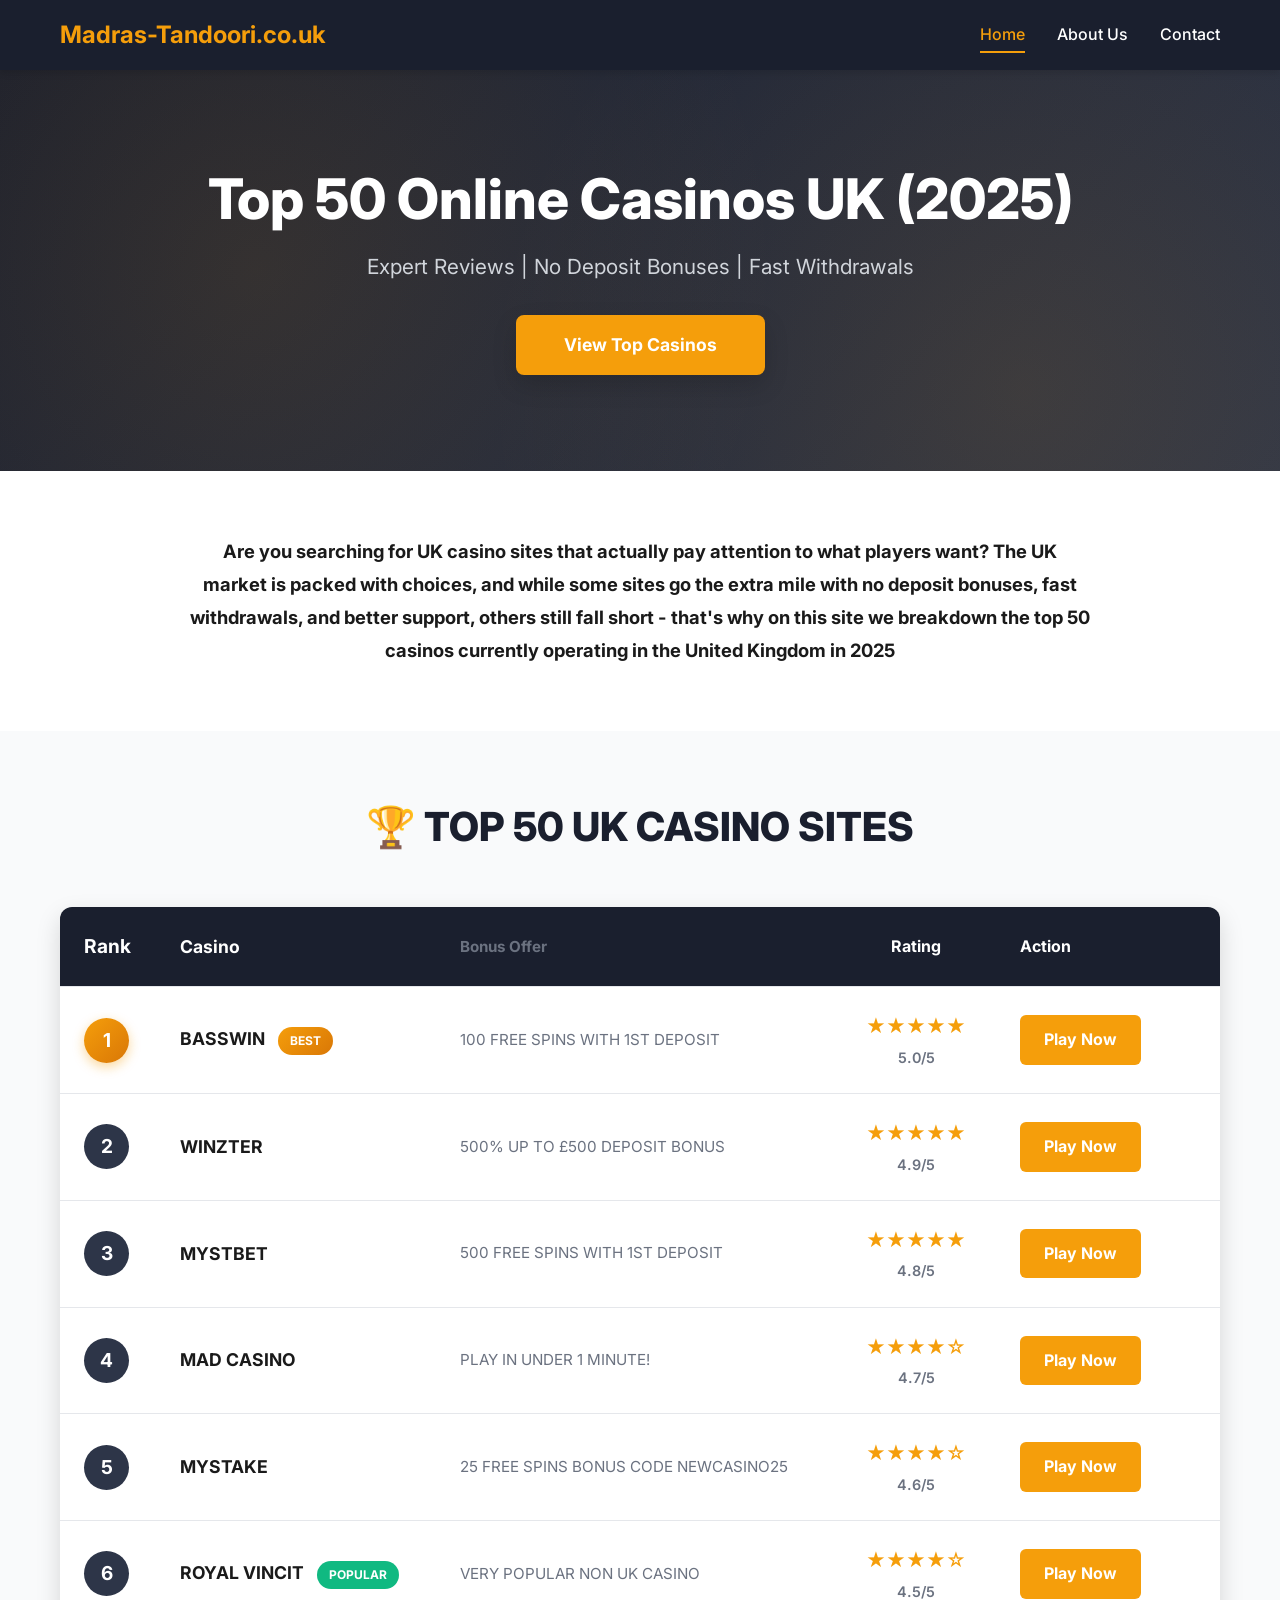
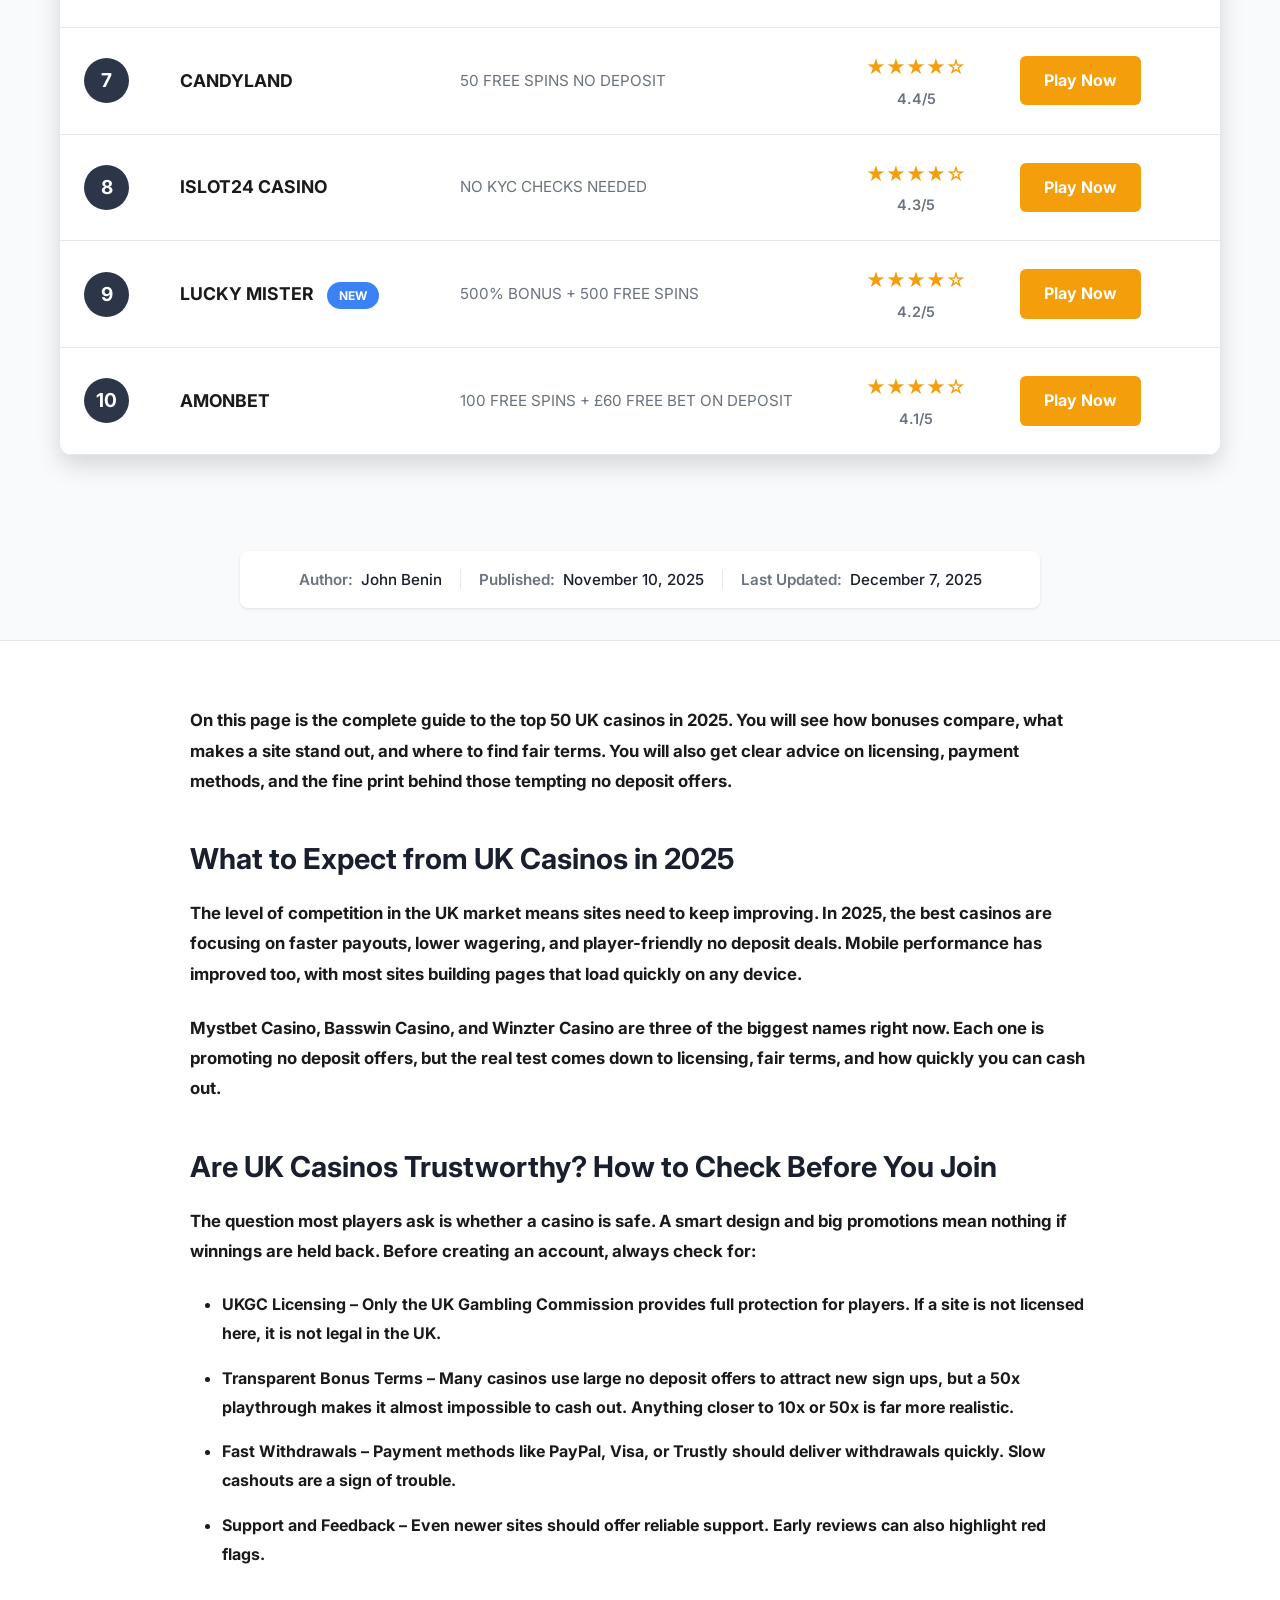
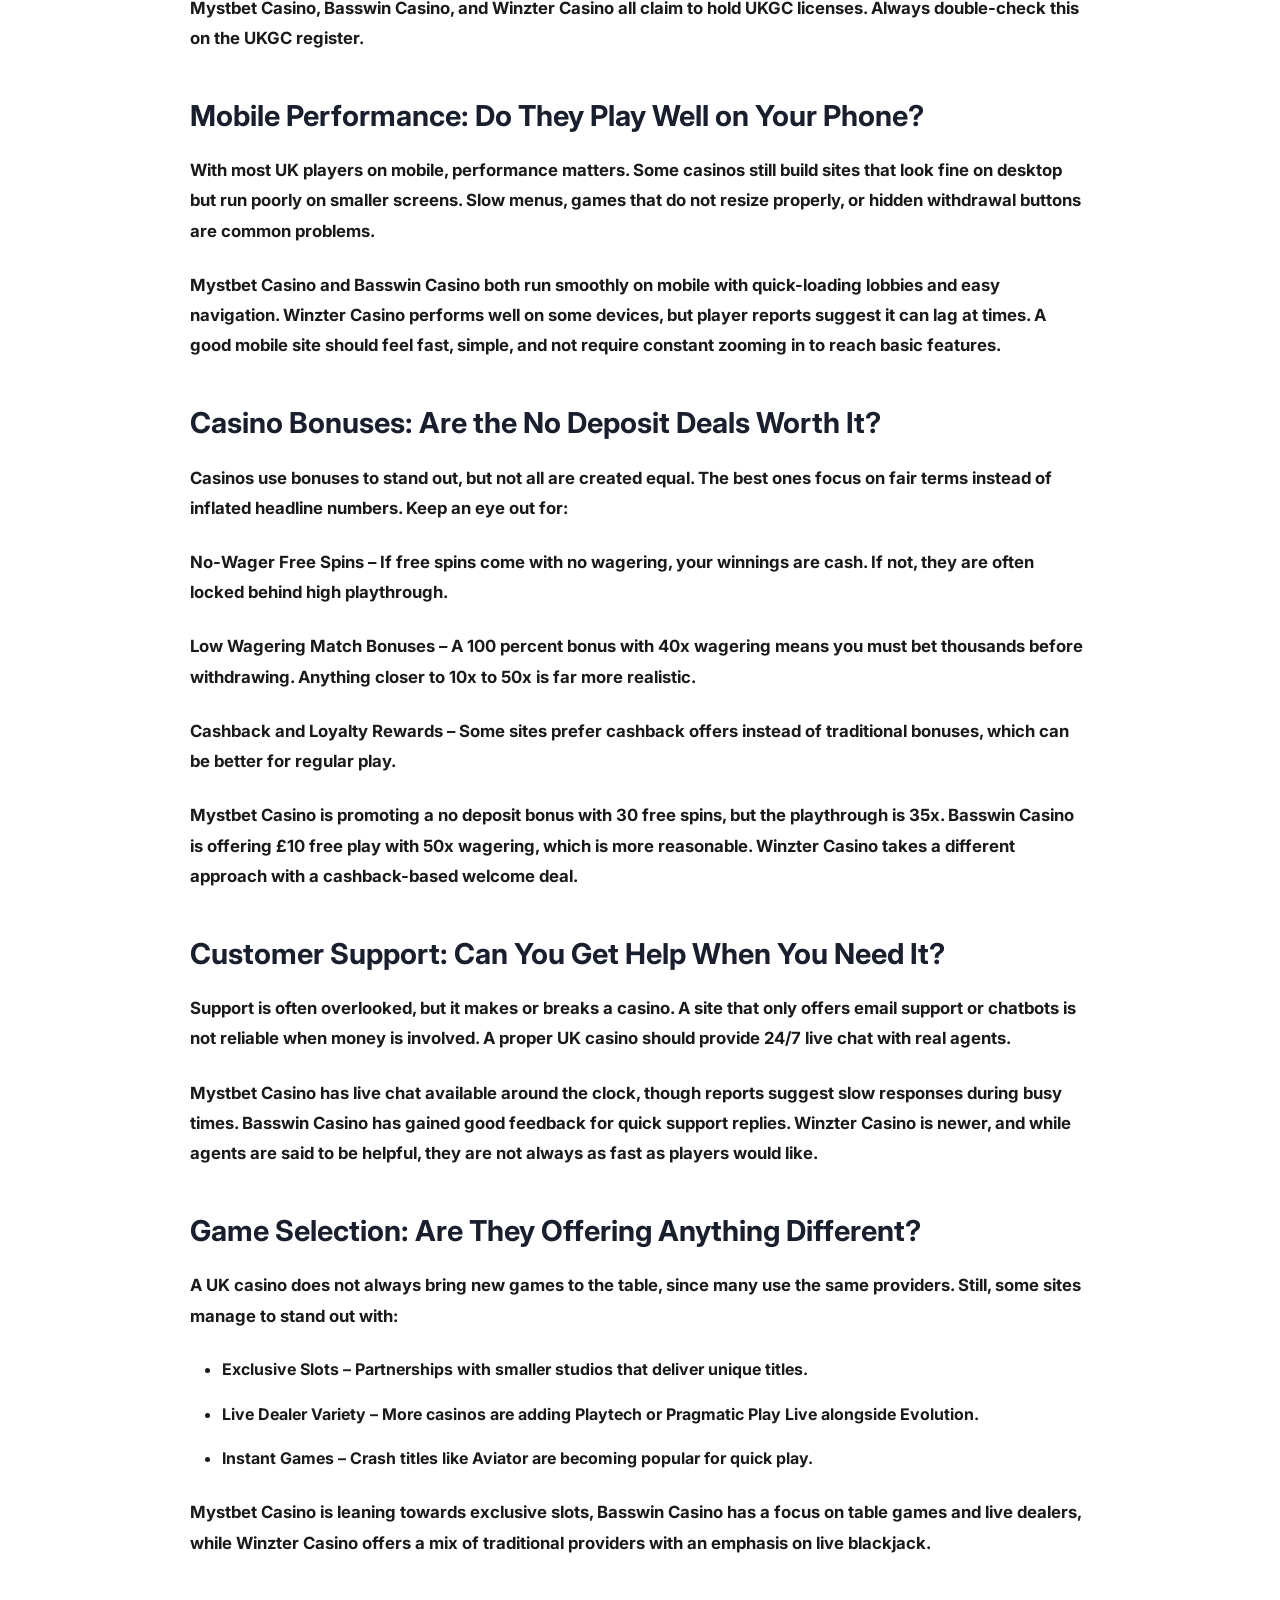
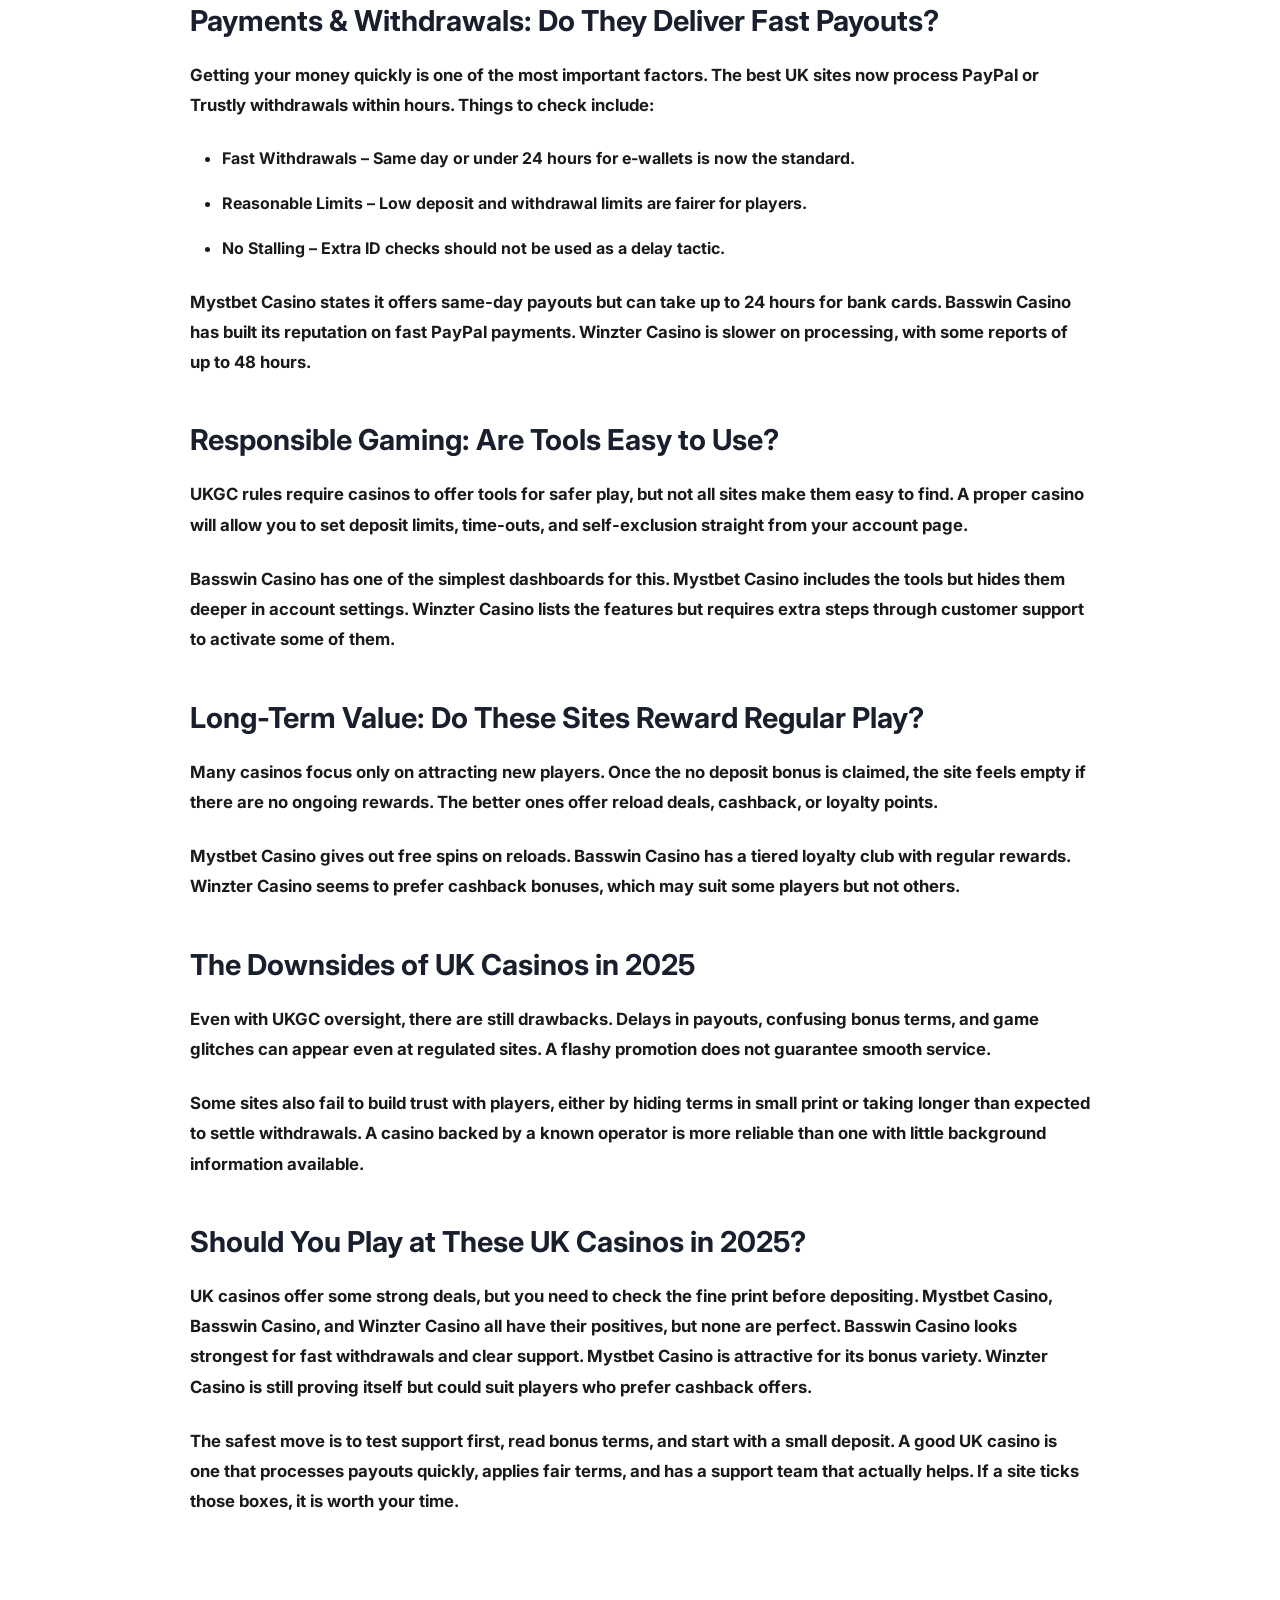
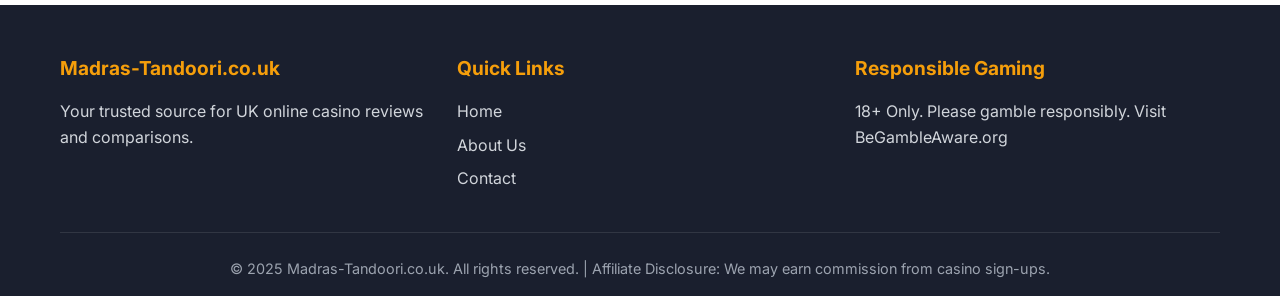
==== commit 78031583: "Add metadata block with author and publication dates Added visual metadata display showing: - Author" ====
--- a/index.html
+++ b/index.html
@@ -10,6 +10,26 @@
     <link rel="preconnect" href="https://fonts.googleapis.com">
     <link rel="preconnect" href="https://fonts.gstatic.com" crossorigin>
     <link href="https://fonts.googleapis.com/css2?family=Inter:wght@300;400;500;600;700;800&display=swap" rel="stylesheet">
+
+    <!-- Schema.org Structured Data -->
+    <script type="application/ld+json">
+    {
+        "@context": "https://schema.org",
+        "@type": "Article",
+        "headline": "Top 50 Online Casinos UK (2025)",
+        "author": {
+            "@type": "Person",
+            "name": "John Benin"
+        },
+        "datePublished": "2025-11-10",
+        "dateModified": "2025-12-07",
+        "publisher": {
+            "@type": "Organization",
+            "name": "Madras-Tandoori.co.uk"
+        },
+        "description": "Top 50 Online Casinos UK (2025) - Compare the best UK casino sites with no deposit bonuses, fast withdrawals, and fair terms. Expert reviews and rankings."
+    }
+    </script>
 </head>
 <body>
     <!-- Navigation -->
@@ -202,6 +222,28 @@
         </div>
     </section>
 
+    <!-- Article Metadata -->
+    <section class="metadata-section">
+        <div class="container">
+            <div class="metadata-block">
+                <div class="metadata-item">
+                    <span class="metadata-label">Author:</span>
+                    <span class="metadata-value">John Benin</span>
+                </div>
+                <div class="metadata-divider">|</div>
+                <div class="metadata-item">
+                    <span class="metadata-label">Published:</span>
+                    <time class="metadata-value" datetime="2025-11-10">November 10, 2025</time>
+                </div>
+                <div class="metadata-divider">|</div>
+                <div class="metadata-item">
+                    <span class="metadata-label">Last Updated:</span>
+                    <time class="metadata-value" datetime="2025-12-07">December 7, 2025</time>
+                </div>
+            </div>
+        </div>
+    </section>
+
     <!-- Main Content Section -->
     <section class="content-section">
         <div class="container">
@@ -317,5 +359,24 @@
             </div>
         </div>
     </footer>
+
+    <script>
+        // Make entire casino rows clickable
+        document.querySelectorAll('.casino-row:not(.casino-header)').forEach(row => {
+            row.addEventListener('click', function(e) {
+                // Don't trigger if clicking directly on the button
+                if (e.target.classList.contains('casino-btn')) {
+                    return;
+                }
+
+                // Find the link within this row
+                const link = this.querySelector('.casino-btn');
+                if (link) {
+                    // Open in new tab
+                    window.open(link.href, '_blank', 'noopener,noreferrer');
+                }
+            });
+        });
+    </script>
 </body>
 </html>
--- a/styles.css
+++ b/styles.css
@@ -213,11 +213,13 @@
     padding: 1.5rem;
     align-items: center;
     border-bottom: 1px solid var(--border-color);
-    transition: background-color 0.3s ease;
+    transition: background-color 0.3s ease, transform 0.2s ease;
 }
 
 .casino-row:hover:not(.casino-header) {
     background: var(--bg-light);
+    cursor: pointer;
+    transform: translateX(2px);
 }
 
 .casino-header {
@@ -314,6 +316,50 @@
     background: var(--accent-hover);
     transform: translateY(-2px);
     box-shadow: var(--shadow-md);
+}
+
+/* Metadata Section */
+.metadata-section {
+    padding: 2rem 0;
+    background: var(--bg-light);
+    border-bottom: 1px solid var(--border-color);
+}
+
+.metadata-block {
+    display: flex;
+    justify-content: center;
+    align-items: center;
+    flex-wrap: wrap;
+    gap: 1rem;
+    padding: 1rem;
+    background: var(--bg-white);
+    border-radius: 8px;
+    box-shadow: var(--shadow-sm);
+    max-width: 800px;
+    margin: 0 auto;
+}
+
+.metadata-item {
+    display: flex;
+    gap: 0.5rem;
+    align-items: center;
+}
+
+.metadata-label {
+    font-weight: 600;
+    color: var(--text-light);
+    font-size: 0.95rem;
+}
+
+.metadata-value {
+    font-weight: 500;
+    color: var(--primary-color);
+    font-size: 0.95rem;
+}
+
+.metadata-divider {
+    color: var(--border-color);
+    font-weight: 300;
 }
 
 /* Content Section */
@@ -770,10 +816,20 @@
     .casino-row {
         grid-template-columns: 1fr;
         gap: 0.75rem;
+        text-align: center;
     }
 
     .casino-header {
         display: none;
+    }
+
+    .casino-rank,
+    .casino-name,
+    .casino-bonus,
+    .casino-rating,
+    .casino-cta {
+        text-align: center;
+        justify-content: center;
     }
 
     .casino-rank::before {
@@ -801,6 +857,21 @@
     .contact-layout {
         grid-template-columns: 1fr;
     }
+
+    .metadata-block {
+        flex-direction: column;
+        gap: 0.75rem;
+        padding: 1.5rem;
+    }
+
+    .metadata-divider {
+        display: none;
+    }
+
+    .metadata-item {
+        width: 100%;
+        justify-content: center;
+    }
 }
 
 @media (max-width: 480px) {
